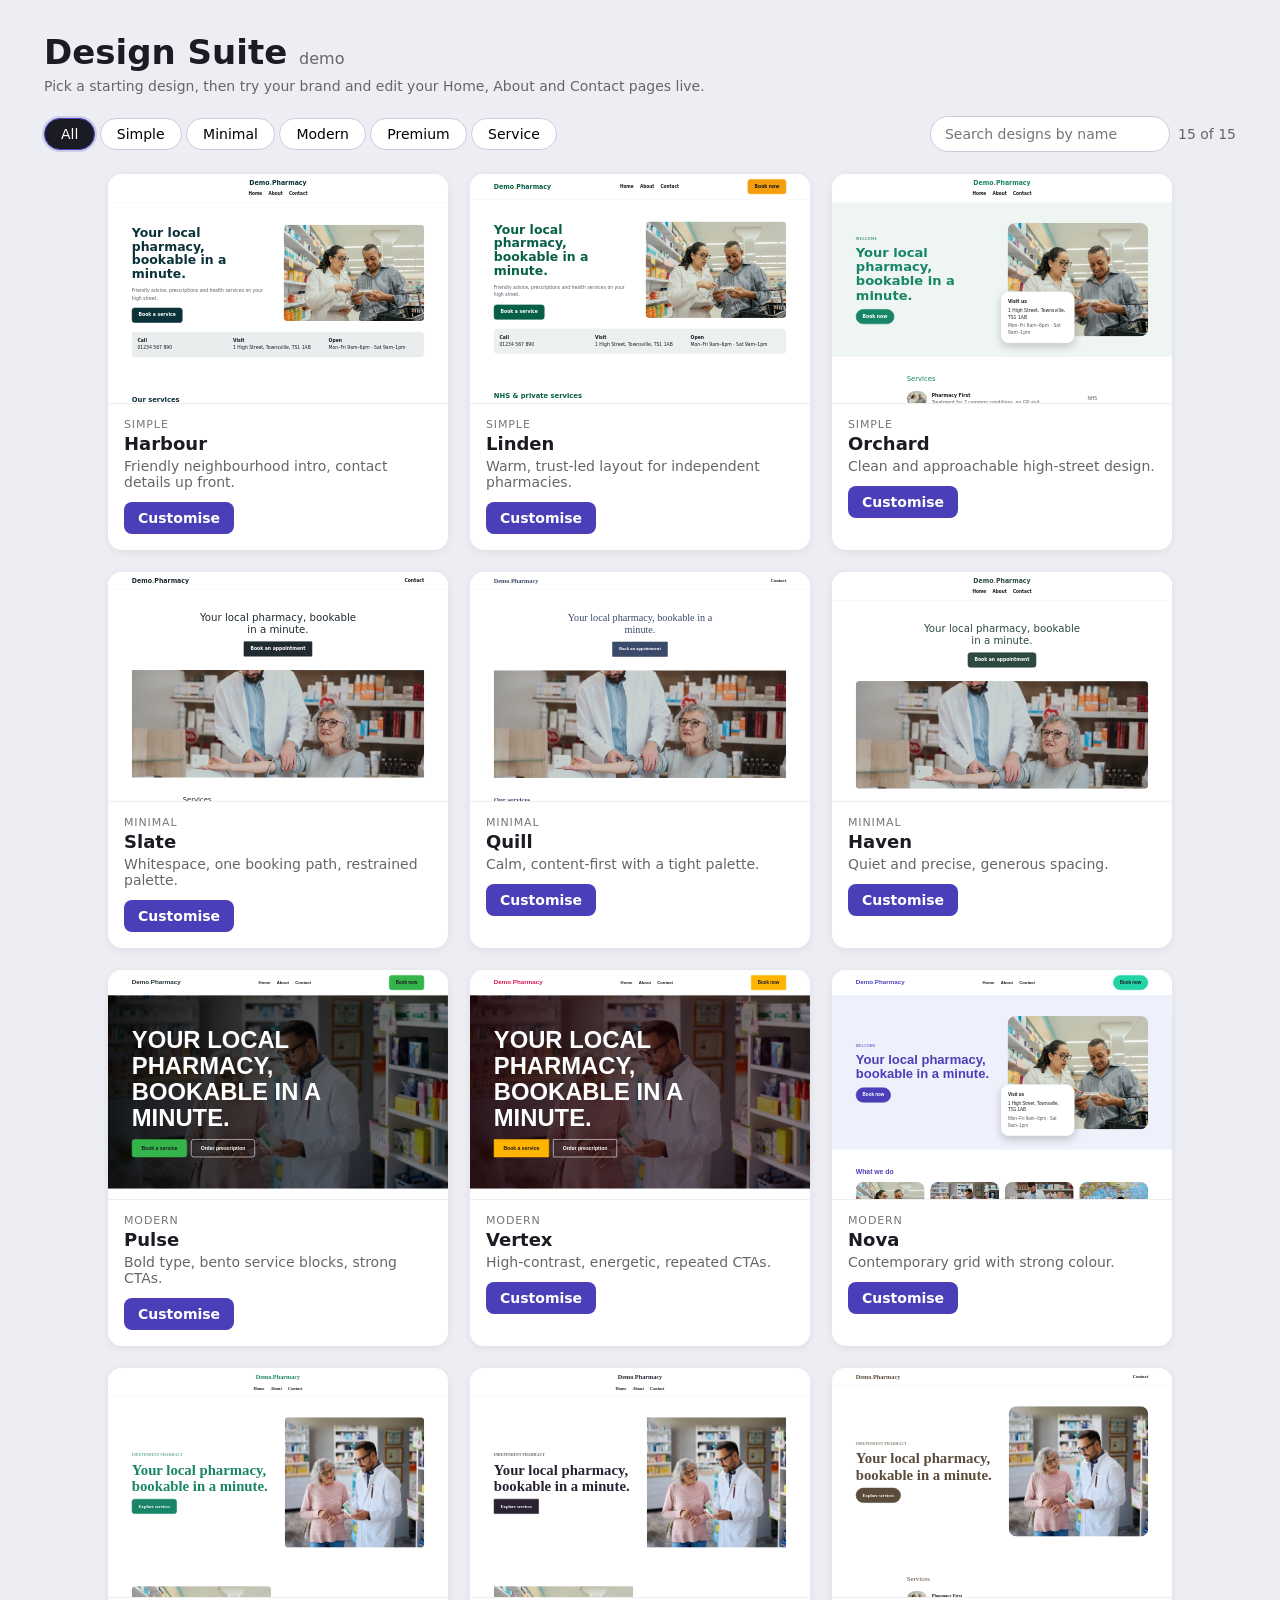
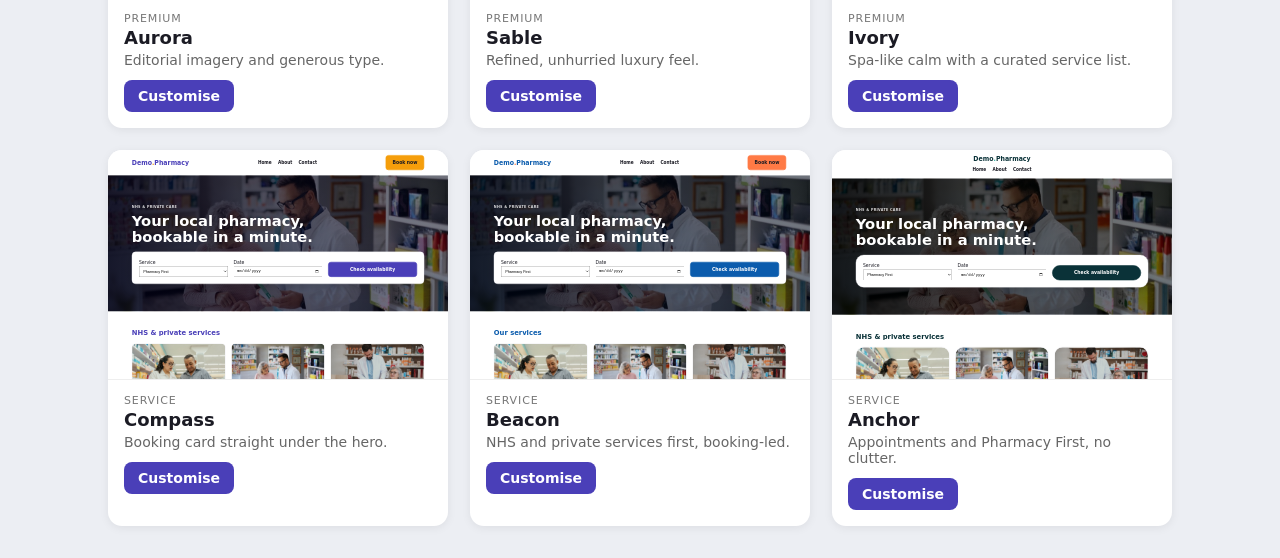
==== index.html @ 2a88455e "feat: add pharmacy theme suite demo with template gallery and live customiser Static, no-build demo " ====
<!doctype html><html lang="en"><meta charset="utf-8"><meta name="viewport" content="width=device-width,initial-scale=1">
<title>Theme Suite Demo</title>
<style>
*{box-sizing:border-box}body{margin:0;font:14px system-ui,sans-serif;background:#eceef3;color:#1b1b24}
button{font:inherit;cursor:pointer}[hidden]{display:none!important}
/* gallery */
#gallery{max-width:1240px;margin:0 auto;padding:32px 24px}
#gallery h1{font-size:34px;margin:0 0 6px}.s{color:#666;margin:0}
.tools{display:flex;gap:8px;flex-wrap:wrap;align-items:center;margin:22px 0}
.chip{border:1px solid #ccd;background:#fff;border-radius:99px;padding:7px 16px}.chip.on{background:#1b1b24;color:#fff;border-color:#1b1b24}
.tools input{margin-left:auto;padding:9px 14px;border:1px solid #ccd;border-radius:99px;min-width:240px;font:inherit}
.cards{display:grid;grid-template-columns:repeat(auto-fill,340px);gap:22px;justify-content:center}
.dc{background:#fff;border-radius:14px;overflow:hidden;box-shadow:0 2px 10px #0001}
.th{width:340px;height:230px;overflow:hidden;border-bottom:1px solid #eee}
.th iframe{width:1200px;height:812px;border:0;transform:scale(.2833);transform-origin:0 0;pointer-events:none}
.dc div.m{padding:14px 16px 16px}.dc .c{font-size:11px;text-transform:uppercase;letter-spacing:.08em;color:#777}
.dc h3{margin:2px 0 4px;font-size:18px}.dc p{margin:0 0 12px;color:#666}
.go{display:inline-block;background:#4a3fb8;color:#fff;border-radius:8px;padding:8px 14px;text-decoration:none;font-weight:600}
/* customise */
#cust{display:grid;grid-template-columns:340px 1fr;height:100vh}
aside{background:#fff;padding:20px;overflow:auto;border-right:1px solid #ddd}
aside h1{font-size:20px;margin:6px 0 2px}aside h2{font-size:11px;text-transform:uppercase;letter-spacing:.08em;color:#666;margin:22px 0 8px}
.back{color:#4a3fb8;text-decoration:none;font-weight:600}
.pre{display:flex;flex-wrap:wrap;gap:6px}.pre button,.seg button{border:1px solid #ccd;background:#fff;border-radius:8px;padding:7px 10px}
.pre button{display:flex;gap:6px;align-items:center}.pre i{width:12px;height:12px;border-radius:50%}
.seg{display:flex;gap:6px}.seg button{flex:1}.on{border-color:#4a3fb8!important;box-shadow:0 0 0 2px #4a3fb833}
.cp{display:flex;gap:10px;align-items:center;margin-bottom:8px}.cp input{width:44px;height:34px;padding:0;border:0;background:none}
.chk{padding:8px 10px;border-radius:8px;background:#eef;margin-top:8px}.bad{background:#fee}
.f{display:block;margin-bottom:10px;color:#555}.f input,.f textarea{display:block;width:100%;margin-top:3px;padding:8px;border:1px solid #ccd;border-radius:6px;font:inherit}
.grp{display:none}.grp.show{display:block}
main{display:flex;flex-direction:column;padding:16px;gap:10px;min-width:0}
.bar{display:flex;gap:8px;justify-content:space-between;align-items:center}
.dev button{border:1px solid #ccd;background:#fff;border-radius:6px;padding:5px 10px}
.frame{flex:1;display:flex;justify-content:center;min-height:0}
iframe#f{width:100%;height:100%;border:0;background:#fff;border-radius:10px;box-shadow:0 6px 30px #0002}
</style>
<section id="gallery">
  <h1>Design Suite <small style="font-weight:400;font-size:16px;color:#666">demo</small></h1>
  <p class="s">Pick a starting design, then try your brand and edit your Home, About and Contact pages live.</p>
  <div class="tools"><span id="cats"></span><input id="q" placeholder="Search designs by name"><span class="s" id="count"></span></div>
  <div class="cards" id="cards"></div>
</section>
<section id="cust" hidden>
<aside>
  <a class="back" href="#/">← All designs</a>
  <h1 id="dname"></h1><p class="s" id="dblurb"></p>
  <h2>Page to edit</h2><div class="seg" id="pages"></div>
  <h2>Brand</h2>
  <div class="pre" id="pre"></div>
  <div class="cp" style="margin-top:12px"><input type="color" id="primary"><span>Primary</span></div>
  <div class="cp"><input type="color" id="accent"><span>Accent</span></div>
  <div class="chk" id="chk"></div>
  <h2>Font</h2><div class="seg" id="font"></div>
  <h2>Corners</h2><div class="seg" id="radius"></div>
  <h2>Content</h2>
  <div class="grp" data-g="all">
    <label class="f">Pharmacy name<input data-c="name"></label>
    <label class="f">Phone<input data-c="phone"></label>
    <label class="f">Address<input data-c="address"></label>
  </div>
  <div class="grp" data-g="home"><label class="f">Headline<textarea rows="2" data-c="tagline"></textarea></label></div>
  <div class="grp" data-g="about">
    <label class="f">About title<input data-c="aboutTitle"></label>
    <label class="f">About text (blank line = new paragraph)<textarea rows="6" data-c="aboutBody"></textarea></label>
    <label class="f">Team (one per line: Name — Role)<textarea rows="4" data-c="team"></textarea></label>
  </div>
  <div class="grp" data-g="contact">
    <label class="f">Intro<textarea rows="3" data-c="contactIntro"></textarea></label>
    <label class="f">Email<input data-c="email"></label>
    <label class="f">Opening hours<input data-c="hours"></label>
  </div>
  <div class="seg" style="margin-top:6px"><button id="reset">Reset content</button><button id="copy">Copy spec JSON</button></div>
  <div class="seg" style="margin-top:6px"><button id="dl">Download spec</button></div>
</aside>
<main>
  <div class="bar"><b id="title"></b><span class="dev"><button data-w="100%">Desktop</button> <button data-w="768px">Tablet</button> <button data-w="390px">Mobile</button></span></div>
  <div class="frame"><iframe id="f" title="Template preview"></iframe></div>
</main>
</section>
<script type="module">
import { FONTS, RADII, PRESETS, toVars, contrast, fixPrimary } from './theme.js';
import { templates, CATEGORIES, DEFAULT_CONTENT } from './templates.js';
const $ = id => document.getElementById(id), f = $('f');
let s = { key: null, page: 'home', primary: '#4a3fb8', accent: '#f59e0b', font: 'clean', radius: 'soft', content: { ...DEFAULT_CONTENT } };
try { Object.assign(s, JSON.parse(localStorage.suite)) } catch {}
const save = () => { try { localStorage.suite = JSON.stringify(s) } catch {} };

/* ---------- gallery ---------- */
let cat = 'All', term = '';
$('cats').innerHTML = ['All', ...CATEGORIES].map(c => `<button class="chip" data-c="${c}">${c}</button>`).join(' ');
$('cats').onclick = e => { if (e.target.dataset.c) { cat = e.target.dataset.c; drawGallery() } };
$('q').oninput = e => { term = e.target.value.toLowerCase(); drawGallery() };
const entries = Object.entries(templates);
$('cards').innerHTML = entries.map(([k, t]) => `<div class="dc" data-k="${k}" data-cat="${t.cat}">
  <div class="th"><iframe data-k="${k}" data-thumb scrolling="no" loading="lazy" src="template.html?t=${k}" tabindex="-1" title="${t.label}"></iframe></div>
  <div class="m"><div class="c">${t.cat}</div><h3>${t.label}</h3><p>${t.blurb}</p><a class="go" href="#/d/${k}">Customise</a></div></div>`).join('');
function drawGallery() {
  let n = 0;
  document.querySelectorAll('.dc').forEach(d => {
    const ok = (cat === 'All' || d.dataset.cat === cat) && templates[d.dataset.k].label.toLowerCase().includes(term);
    d.hidden = !ok; n += ok;
  });
  $('count').textContent = `${n} of ${entries.length}`;
  document.querySelectorAll('.chip').forEach(c => c.classList.toggle('on', c.dataset.c === cat));
}

/* ---------- customise ---------- */
const btns = (el, obj, label, set) => { el.innerHTML = Object.entries(obj).map(([k, v]) => `<button data-k="${k}">${label(k, v)}</button>`).join(''); el.onclick = e => { const k = e.target.closest('button')?.dataset.k; if (k) { set(k); sync() } } };
btns($('pre'), PRESETS, (k, p) => `<i style="background:${p.primary}"></i>${k}`, k => Object.assign(s, PRESETS[k]));
btns($('font'), FONTS, (k, v) => v.label, k => s.font = k);
btns($('radius'), RADII, k => k, k => s.radius = k);
btns($('pages'), { home: 'Home', about: 'About', contact: 'Contact' }, (k, v) => v, k => { s.page = k; load() });
$('primary').oninput = e => { s.primary = e.target.value; sync() };
$('accent').oninput = e => { s.accent = e.target.value; sync() };
const fields = () => document.querySelectorAll('[data-c]:is(input,textarea)');
fields().forEach(i => i.oninput = () => { s.content[i.dataset.c] = i.value; sync() });
document.querySelectorAll('[data-w]').forEach(b => b.onclick = () => f.style.width = b.dataset.w);
$('reset').onclick = () => { s.content = { ...DEFAULT_CONTENT }; fill(); sync() };
const spec = () => { const { primary, accent, font, radius, content } = s; return JSON.stringify({ template: s.key, primary, accent, fontPreset: font, radius, content }, null, 2) };
$('copy').onclick = () => navigator.clipboard.writeText(spec());
$('dl').onclick = () => { const a = document.createElement('a'); a.href = URL.createObjectURL(new Blob([spec()], { type: 'application/json' })); a.download = `${s.key}-spec.json`; a.click(); URL.revokeObjectURL(a.href) };
const fill = () => fields().forEach(i => i.value = s.content[i.dataset.c] ?? '');
const load = () => { f.src = `template.html?t=${s.key}&p=${s.page}`; sync() };
const push = () => f.contentWindow?.postMessage({ vars: toVars(s), content: s.content }, '*');

function sync() {
  s.primary = fixPrimary(s.primary);                                   // AA auto-adjust
  const cr = contrast(s.primary, '#ffffff');
  $('primary').value = s.primary; $('accent').value = s.accent;
  $('chk').className = 'chk' + (cr < 4.5 ? ' bad' : '');
  $('chk').textContent = `Primary vs white: ${cr.toFixed(1)}:1 ${cr >= 4.5 ? '✓ AA' : '✗ fails AA'}`;
  for (const [id, v] of [['font', s.font], ['radius', s.radius], ['pages', s.page]]) $(id).querySelectorAll('button').forEach(b => b.classList.toggle('on', b.dataset.k === v));
  document.querySelectorAll('.grp').forEach(g => g.classList.toggle('show', g.dataset.g === 'all' || g.dataset.g === s.page));
  $('title').textContent = `${templates[s.key].label} · ${s.page} page`;
  save(); push();
}

/* ---------- router ---------- */
function route() {
  const m = location.hash.match(/^#\/d\/(\w+)/), k = m && templates[m[1]] ? m[1] : null;
  $('gallery').hidden = !!k; $('cust').hidden = !k;
  if (!k) return drawGallery();
  if (s.key !== k) s = { ...s, key: k, page: 'home', ...templates[k].theme };   // new design = its default brand, keep content
  $('dname').textContent = templates[k].label; $('dblurb').textContent = templates[k].blurb;
  fill(); load();
}
addEventListener('hashchange', route);

// iframes announce 'ready'; reply with the right theme. Thumbnails get their design's defaults.
addEventListener('message', e => {
  if (e.data?.type !== 'ready') return;
  const fr = [...document.querySelectorAll('iframe')].find(i => i.contentWindow === e.source);
  if (!fr) return;
  if (fr.dataset.thumb !== undefined) e.source.postMessage({ vars: toVars(templates[fr.dataset.k].theme) }, '*');
  else { s.page = e.data.page; sync() }                                // in-page nav links update the tab, push theme + content
});
route();
</script>
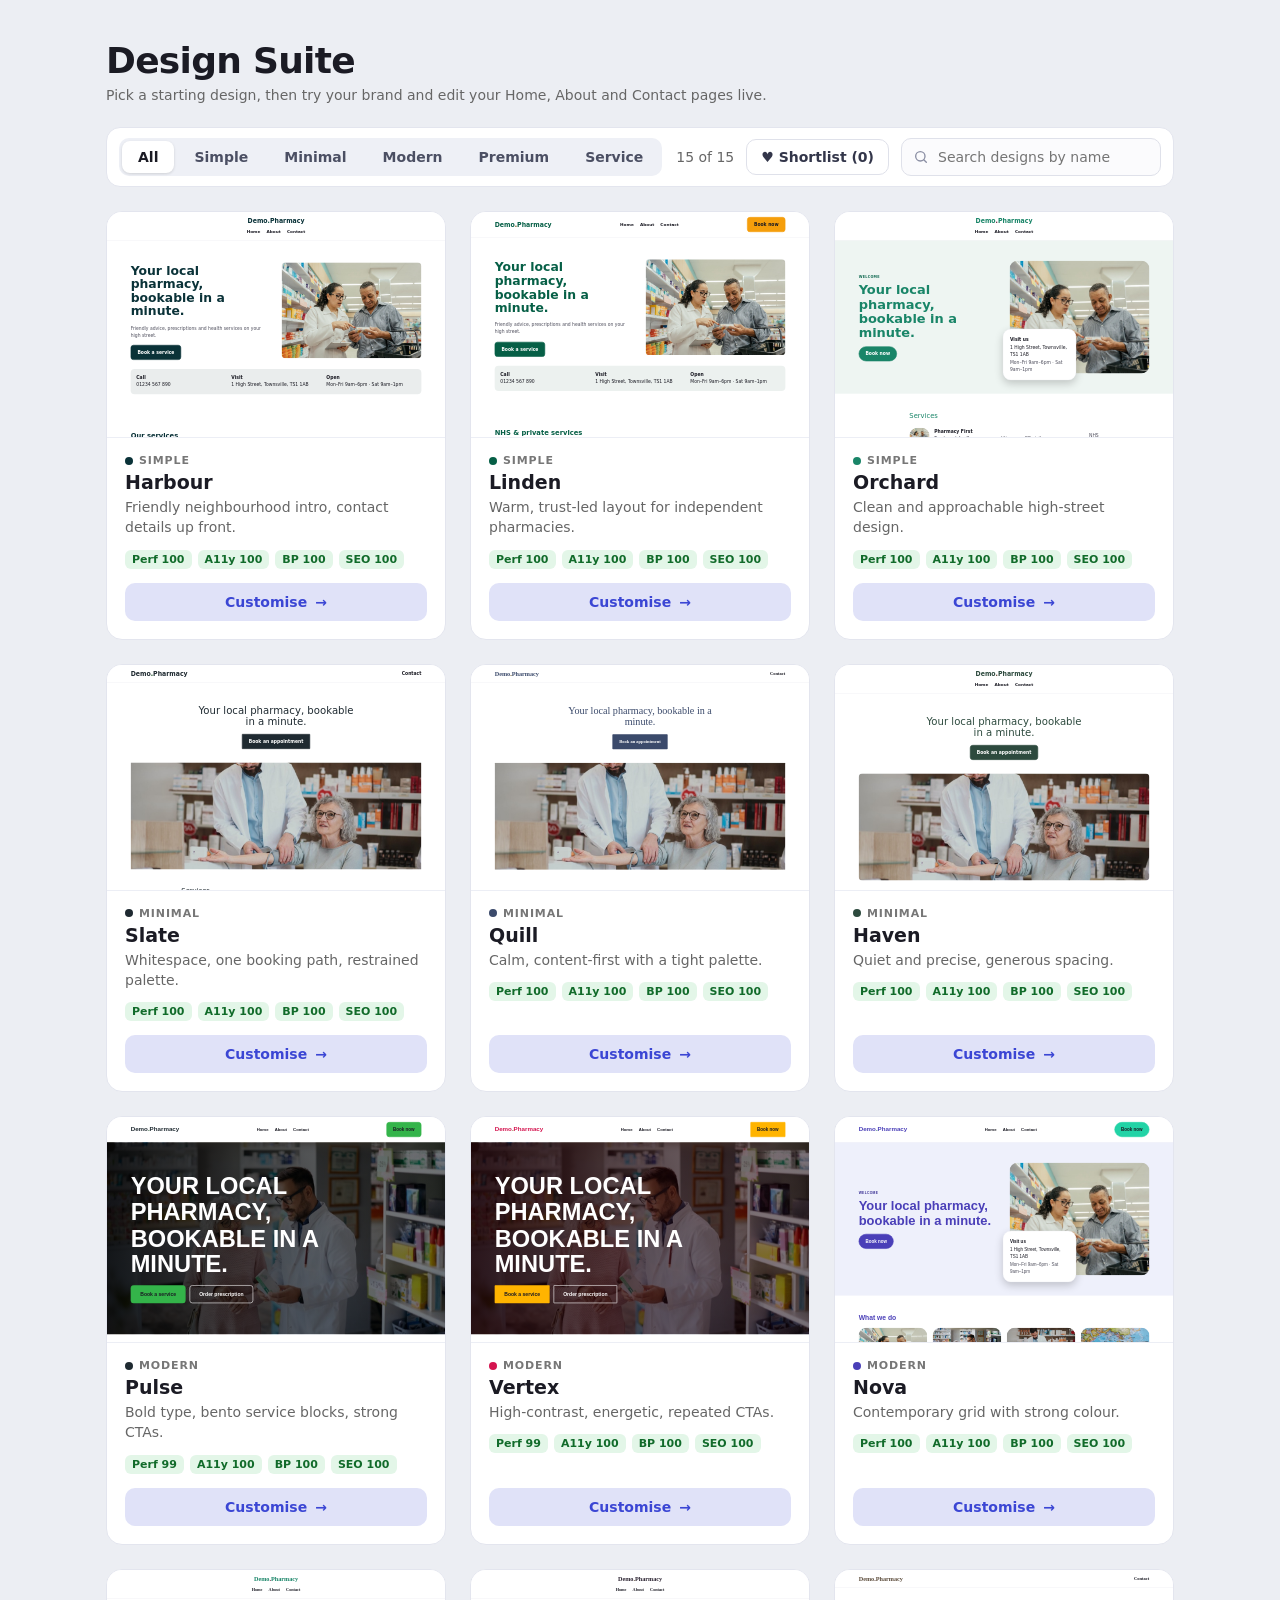
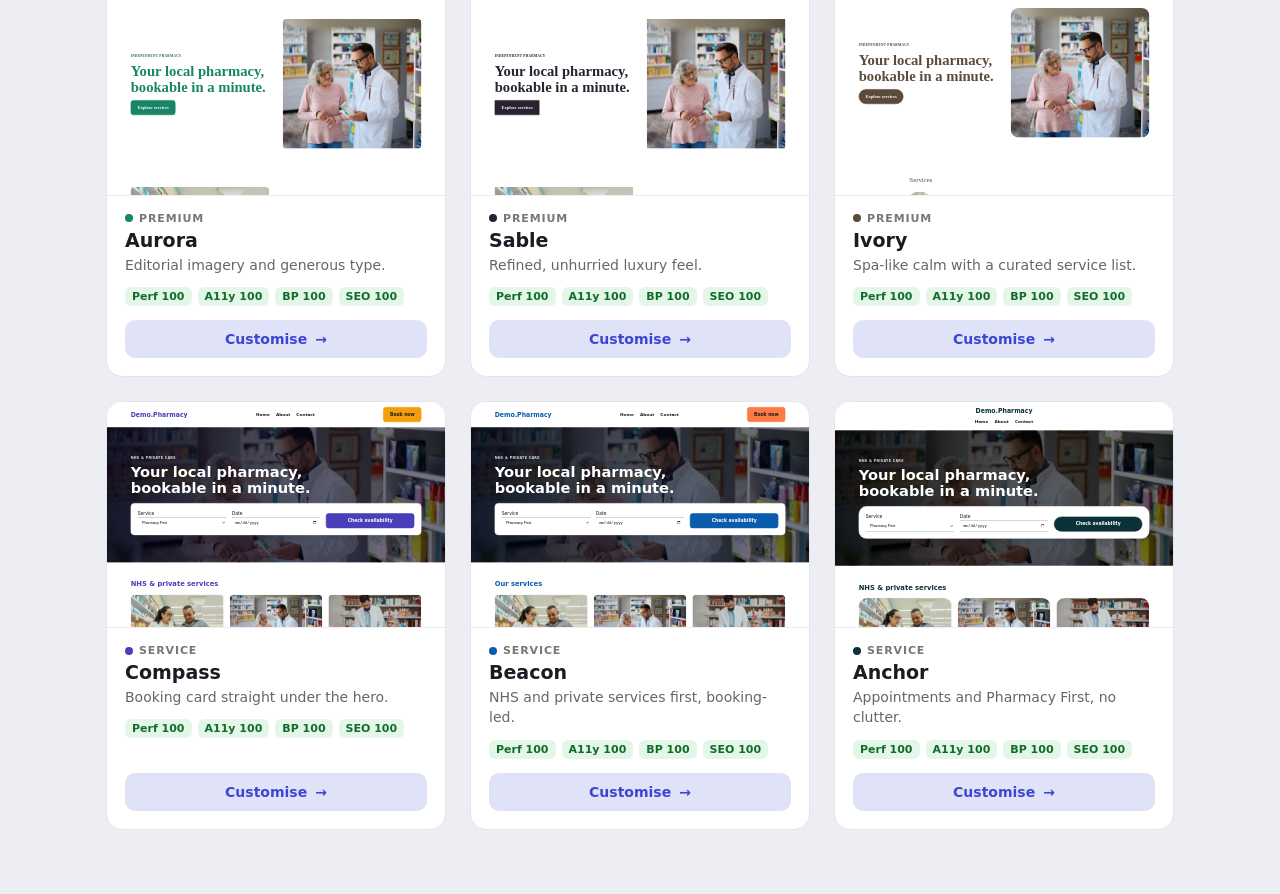
==== commit b6dff010: "Refactor template and service rendering; enhance theme support and performance metrics - Updated tem" ====
--- a/index.html
+++ b/index.html
@@ -1,148 +1,305 @@
 <!doctype html><html lang="en"><meta charset="utf-8"><meta name="viewport" content="width=device-width,initial-scale=1">
-<title>Theme Suite Demo</title>
+<title>Theme Suite Demo</title><link rel="icon" href="data:,"><link rel="preconnect" href="https://fonts.googleapis.com"><link rel="preconnect" href="https://fonts.gstatic.com" crossorigin><link rel="stylesheet" href="https://fonts.googleapis.com/css2?family=Geist:wght@400..800&family=IBM+Plex+Sans:wght@400;600;700&family=Inter:wght@400..800&family=Nunito:wght@400..800&family=Plus+Jakarta+Sans:wght@400..800&family=Poppins:wght@400;600;700&display=swap">
 <style>
 *{box-sizing:border-box}body{margin:0;font:14px system-ui,sans-serif;background:#eceef3;color:#1b1b24}
-button{font:inherit;cursor:pointer}[hidden]{display:none!important}
+button,select{font:inherit}button{cursor:pointer}[hidden]{display:none!important}
 /* gallery */
-#gallery{max-width:1240px;margin:0 auto;padding:32px 24px}
-#gallery h1{font-size:34px;margin:0 0 6px}.s{color:#666;margin:0}
-.tools{display:flex;gap:8px;flex-wrap:wrap;align-items:center;margin:22px 0}
-.chip{border:1px solid #ccd;background:#fff;border-radius:99px;padding:7px 16px}.chip.on{background:#1b1b24;color:#fff;border-color:#1b1b24}
-.tools input{margin-left:auto;padding:9px 14px;border:1px solid #ccd;border-radius:99px;min-width:240px;font:inherit}
-.cards{display:grid;grid-template-columns:repeat(auto-fill,340px);gap:22px;justify-content:center}
-.dc{background:#fff;border-radius:14px;overflow:hidden;box-shadow:0 2px 10px #0001}
-.th{width:340px;height:230px;overflow:hidden;border-bottom:1px solid #eee}
-.th iframe{width:1200px;height:812px;border:0;transform:scale(.2833);transform-origin:0 0;pointer-events:none}
-.dc div.m{padding:14px 16px 16px}.dc .c{font-size:11px;text-transform:uppercase;letter-spacing:.08em;color:#777}
-.dc h3{margin:2px 0 4px;font-size:18px}.dc p{margin:0 0 12px;color:#666}
-.go{display:inline-block;background:#4a3fb8;color:#fff;border-radius:8px;padding:8px 14px;text-decoration:none;font-weight:600}
+#gallery{max-width:1116px;margin:0 auto;padding:40px 24px 64px}
+.gh{display:flex;justify-content:space-between;align-items:flex-end;gap:16px;flex-wrap:wrap;margin-bottom:24px}
+#gallery h1{font-size:36px;letter-spacing:-.02em;margin:0 0 6px}.s{color:#666;margin:0}
+.tb{display:flex;gap:12px;align-items:center;justify-content:space-between;flex-wrap:wrap;background:#fff;border:1px solid #e3e5ee;border-radius:14px;padding:10px 12px;margin-bottom:24px}
+.cats{position:relative;display:flex;gap:4px;flex-wrap:wrap;background:#eef0f6;border-radius:10px;padding:3px}
+.chip{border:0;background:transparent;border-radius:8px;padding:8px 16px;color:#4b4f63;font-weight:600;transition:color .2s}.chip.on{color:#1b1b24}
+.sr{display:flex;align-items:center;gap:12px}
+.sbox{position:relative}.sbox svg{position:absolute;left:12px;top:50%;transform:translateY(-50%);color:#8a8ea3}
+.sbox input{padding:10px 14px 10px 36px;border:1px solid #dfe1ea;border-radius:10px;min-width:260px;font:14px system-ui;background:#fbfbfd}
+.sbox input:focus{outline:3px solid #4a3fb822;border-color:#4a3fb8}
+.shl{border:1px solid #dfe1ea;background:#fff;border-radius:10px;padding:9px 14px;font-weight:600;color:#33364a}.shl.on{background:#fdecf1;border-color:#e9a3b8;color:#a31446}
+.sl{display:flex;gap:12px;align-items:center;background:#fff;border:1px solid #e3e5ee;border-radius:12px;padding:10px 14px;margin:-8px 0 24px}
+.cards{display:grid;grid-template-columns:repeat(auto-fill,340px);gap:24px;justify-content:space-between}
+.dc{display:flex;flex-direction:column;background:#fff;border:1px solid #e3e5ee;border-radius:16px;overflow:hidden;position:relative;transition:transform .15s,box-shadow .15s}
+.dc:hover{transform:translateY(-3px);box-shadow:0 12px 32px #1b1b2418}
+.th{width:338px;height:226px;overflow:hidden;border-bottom:1px solid #eceef5;background:#f5f6fa}
+.th iframe{width:1200px;height:800px;border:0;transform:scale(.2817);transform-origin:0 0;pointer-events:none}
+.fav{position:absolute;top:10px;right:10px;width:34px;height:34px;border-radius:50%;border:0;background:#fffe;font-size:17px;box-shadow:0 1px 6px #0003;color:#c0204f}
+.dc div.m{padding:16px 18px 18px;flex:1;display:flex;flex-direction:column}.dc .go{margin-top:auto}.dc .c{display:flex;align-items:center;gap:6px;font-size:11px;text-transform:uppercase;letter-spacing:.08em;color:#777;font-weight:600}
+.dc .c i{width:8px;height:8px;border-radius:50%}
+.dc h3{margin:4px 0 4px;font-size:19px}.dc p{margin:0 0 12px;color:#666;line-height:1.45}
+.lh{display:flex;gap:6px;margin-bottom:14px;font-size:11px}.lh b{border-radius:6px;padding:3px 7px;background:#e3f6e8;color:#116b2a;font-weight:600}.lh b.mid{background:#fff3d6;color:#8a5a00}
+.go{display:flex;align-items:center;justify-content:center;gap:8px;background:#e0e2f8;color:#3b46d4;border-radius:10px;padding:11px 16px;text-decoration:none;font-weight:600;transition:background .15s}.go::after{content:"→";transition:transform .15s}.go:hover{background:#d2d5f4}.go:hover::after{transform:translateX(3px)}
+.empty{text-align:center;color:#777;padding:60px 0}
 /* customise */
-#cust{display:grid;grid-template-columns:340px 1fr;height:100vh}
-aside{background:#fff;padding:20px;overflow:auto;border-right:1px solid #ddd}
-aside h1{font-size:20px;margin:6px 0 2px}aside h2{font-size:11px;text-transform:uppercase;letter-spacing:.08em;color:#666;margin:22px 0 8px}
-.back{color:#4a3fb8;text-decoration:none;font-weight:600}
-.pre{display:flex;flex-wrap:wrap;gap:6px}.pre button,.seg button{border:1px solid #ccd;background:#fff;border-radius:8px;padding:7px 10px}
-.pre button{display:flex;gap:6px;align-items:center}.pre i{width:12px;height:12px;border-radius:50%}
-.seg{display:flex;gap:6px}.seg button{flex:1}.on{border-color:#4a3fb8!important;box-shadow:0 0 0 2px #4a3fb833}
-.cp{display:flex;gap:10px;align-items:center;margin-bottom:8px}.cp input{width:44px;height:34px;padding:0;border:0;background:none}
-.chk{padding:8px 10px;border-radius:8px;background:#eef;margin-top:8px}.bad{background:#fee}
-.f{display:block;margin-bottom:10px;color:#555}.f input,.f textarea{display:block;width:100%;margin-top:3px;padding:8px;border:1px solid #ccd;border-radius:6px;font:inherit}
+#cust{display:grid;grid-template-columns:380px 1fr;height:100vh}
+aside{background:#f5f6fa;overflow:auto;border-right:1px solid #e1e3ec;display:flex;flex-direction:column;padding-bottom:0}
+.ah{padding:20px 20px 6px}.back{color:#4a3fb8;text-decoration:none;font-weight:600;font-size:13px}
+aside h1{font-size:22px;margin:10px 0 2px;letter-spacing:-.01em}.s{color:#666;margin:0}
+.cardx{background:#fff;border:1px solid #e3e5ee;border-radius:14px;padding:16px;margin:12px 16px 0}
+.cardx>h2{font-size:14px;font-weight:700;margin:0 0 2px;color:#1b1b24}
+.hint,.note{margin:0 0 12px;font-size:12px;line-height:1.45;color:#6b6f80}
+.lbl{font-size:12px;font-weight:600;color:#33364a;margin:14px 0 6px}
+.seg{position:relative;display:flex;background:#eef0f6;border-radius:10px;padding:3px;gap:2px}
+.seg button{flex:1;border:0;background:transparent;border-radius:8px;padding:8px 6px;color:#4b4f63;font-weight:600;transition:color .2s}
+.seg button.on{color:#1b1b24}
+.seg button,.chip{position:relative;z-index:1}
+.thumb{position:absolute;top:3px;bottom:3px;left:0;width:0;background:#fff;border-radius:8px;box-shadow:0 1px 3px #0002;transition:transform .28s cubic-bezier(.4,0,.2,1),width .28s cubic-bezier(.4,0,.2,1);z-index:0;pointer-events:none}
+.pre{display:grid;grid-template-columns:1fr 1fr;gap:6px}
+.pre button,.opts button{display:flex;align-items:center;gap:8px;border:1px solid #e0e2ec;background:#fff;border-radius:9px;padding:8px 10px;text-align:left;font-size:13px;color:#1b1b24}
+.pre button.on,.opts button.on{border-color:#4a3fb8;background:#f1efff}
+.dual{width:18px;height:18px;border-radius:50%;flex:none;box-shadow:inset 0 0 0 1px #0002}
+.opts{display:grid;grid-template-columns:1fr 1fr;gap:6px}.opts button{padding:10px;font-size:15px}
+.rd{width:14px;height:14px;border-radius:50%;border:2px solid #b5b9c9;flex:none}.on>.rd{border:4px solid #4a3fb8}
+.cf{display:flex;gap:10px;align-items:center}
+.cf input[type=color]{width:46px;height:46px;border:1px solid #dfe1ea;border-radius:10px;padding:3px;background:#fff;cursor:pointer;flex:none}
+.cf input[type=text],.f input,.f textarea{width:100%;padding:11px 12px;border:1px solid #dfe1ea;border-radius:10px;font:14px system-ui;color:#1b1b24;background:#fbfbfd}
+.cf input[type=text]{flex:1;font-family:ui-monospace,Menlo,monospace;text-transform:lowercase}
+.cf input:focus,.f input:focus,.f textarea:focus{outline:3px solid #4a3fb822;border-color:#4a3fb8}
+.chk{display:flex;gap:8px;margin-top:14px;padding:9px 12px;border-radius:10px;background:#e8f6ee;color:#116b2a;font-weight:600;font-size:13px}.chk.bad{background:#fdecec;color:#a11d1d}
+.logo-row{display:flex;gap:10px;align-items:center;margin-bottom:4px}
+.up{border:1px dashed #b9bdd0;background:#fafafe;border-radius:10px;padding:10px 14px;font-weight:600;color:#33364a}
+.logo-row img{max-height:40px;max-width:110px;border:1px solid #e0e2ec;border-radius:8px;padding:3px}
+.lnk{background:none;border:0;text-decoration:underline;color:#4b4f63;padding:6px 2px}
+.f{display:block;font-size:12px;font-weight:600;color:#33364a;margin-bottom:12px}.f input,.f textarea{display:block;margin-top:6px;font-weight:400}.f textarea{resize:vertical}
 .grp{display:none}.grp.show{display:block}
-main{display:flex;flex-direction:column;padding:16px;gap:10px;min-width:0}
-.bar{display:flex;gap:8px;justify-content:space-between;align-items:center}
-.dev button{border:1px solid #ccd;background:#fff;border-radius:6px;padding:5px 10px}
+.sec{display:flex;align-items:center;gap:10px;border:1px solid #e0e2ec;border-radius:9px;padding:10px 12px;margin-bottom:6px;font-size:14px;background:#fff;cursor:grab;user-select:none}
+.sec:focus-visible{outline:3px solid #4a3fb822;border-color:#4a3fb8}.sec.drag{opacity:.4}.sec label{flex:1;cursor:pointer}
+.grip{color:#9aa0b4;font-size:16px;line-height:1}.sec input{accent-color:#4a3fb8;margin-right:8px}
+.acts{display:grid;grid-template-columns:1fr 1fr;gap:8px}
+.acts button{border:1px solid #dfe1ea;background:#fff;border-radius:10px;padding:10px 8px;font-weight:600;color:#33364a}.acts button:hover{background:#f6f6fb}
+.af{position:sticky;bottom:0;margin-top:auto;background:#f5f6fa;border-top:1px solid #e1e3ec;padding:12px 16px 16px}
+.af .cta{width:100%;padding:13px;border:0;border-radius:12px;background:#e0e2f8;color:#3b46d4;font-weight:700;font-size:15px;transition:background .15s}.af .cta:hover{background:#d2d5f4}
+.gap{height:16px}
+main{display:flex;flex-direction:column;padding:18px 24px 24px;gap:14px;min-width:0}
+.bar{display:flex;gap:12px;justify-content:space-between;align-items:center}.bar b{font-size:15px}
+.devwrap{display:flex;align-items:center;gap:12px}.size{font-size:12px;color:#6b6f80;font-variant-numeric:tabular-nums;background:#fff;border:1px solid #e3e5ee;border-radius:8px;padding:5px 10px}.dev{width:340px}
 .frame{flex:1;display:flex;justify-content:center;min-height:0}
-iframe#f{width:100%;height:100%;border:0;background:#fff;border-radius:10px;box-shadow:0 6px 30px #0002}
+.fw{display:flex;max-width:100%;width:100%;height:100%;transition:width .2s}
+.fw iframe{flex:1;min-width:0;height:100%;border:0;background:#fff;border-radius:12px;box-shadow:0 8px 32px #0002}
+dialog{border:0;border-radius:14px;padding:22px;width:380px;box-shadow:0 10px 50px #0005}dialog::backdrop{background:#0006}
+dialog label{display:block;margin-bottom:10px;font-weight:600;font-size:12px}dialog input{width:100%;padding:10px;margin-top:5px;border:1px solid #dfe1ea;border-radius:10px;font:14px system-ui}
+dialog .acts button.primary{background:#e0e2f8;color:#3b46d4;border-color:#e0e2f8}
+.toast{position:fixed;bottom:20px;left:50%;transform:translateX(-50%);background:#1b1b24;color:#fff;padding:10px 18px;border-radius:99px;z-index:9}
 </style>
 <section id="gallery">
-  <h1>Design Suite <small style="font-weight:400;font-size:16px;color:#666">demo</small></h1>
-  <p class="s">Pick a starting design, then try your brand and edit your Home, About and Contact pages live.</p>
-  <div class="tools"><span id="cats"></span><input id="q" placeholder="Search designs by name"><span class="s" id="count"></span></div>
-  <div class="cards" id="cards"></div>
+  <div class="gh"><div><h1>Design Suite</h1><p class="s">Pick a starting design, then try your brand and edit your Home, About and Contact pages live.</p></div></div>
+  <div class="tb"><div class="cats" id="cats"></div>
+    <div class="sr"><span class="s" id="count"></span><button class="shl" id="favchip"></button>
+      <label class="sbox"><svg width="16" height="16" viewBox="0 0 24 24" fill="none" stroke="currentColor" stroke-width="2" stroke-linecap="round"><circle cx="11" cy="11" r="7"/><path d="m20 20-3.5-3.5"/></svg><input id="q" placeholder="Search designs by name" aria-label="Search designs"></label></div></div>
+  <div class="sl" id="sl" hidden><span id="slcount"></span><button class="go" id="slsend" style="border:0">Send shortlist enquiry</button><button class="lnk" id="slclear" style="background:none;border:0;text-decoration:underline;color:#4b4f63">Clear</button></div>
+  <div class="cards" id="cards"></div><p class="empty" id="empty" hidden>No designs match. Try another category or search.</p>
 </section>
 <section id="cust" hidden>
 <aside>
-  <a class="back" href="#/">← All designs</a>
-  <h1 id="dname"></h1><p class="s" id="dblurb"></p>
-  <h2>Page to edit</h2><div class="seg" id="pages"></div>
-  <h2>Brand</h2>
-  <div class="pre" id="pre"></div>
-  <div class="cp" style="margin-top:12px"><input type="color" id="primary"><span>Primary</span></div>
-  <div class="cp"><input type="color" id="accent"><span>Accent</span></div>
-  <div class="chk" id="chk"></div>
-  <h2>Font</h2><div class="seg" id="font"></div>
-  <h2>Corners</h2><div class="seg" id="radius"></div>
-  <h2>Content</h2>
-  <div class="grp" data-g="all">
-    <label class="f">Pharmacy name<input data-c="name"></label>
-    <label class="f">Phone<input data-c="phone"></label>
-    <label class="f">Address<input data-c="address"></label>
-  </div>
-  <div class="grp" data-g="home"><label class="f">Headline<textarea rows="2" data-c="tagline"></textarea></label></div>
-  <div class="grp" data-g="about">
-    <label class="f">About title<input data-c="aboutTitle"></label>
-    <label class="f">About text (blank line = new paragraph)<textarea rows="6" data-c="aboutBody"></textarea></label>
-    <label class="f">Team (one per line: Name — Role)<textarea rows="4" data-c="team"></textarea></label>
-  </div>
-  <div class="grp" data-g="contact">
-    <label class="f">Intro<textarea rows="3" data-c="contactIntro"></textarea></label>
-    <label class="f">Email<input data-c="email"></label>
-    <label class="f">Opening hours<input data-c="hours"></label>
-  </div>
-  <div class="seg" style="margin-top:6px"><button id="reset">Reset content</button><button id="copy">Copy spec JSON</button></div>
-  <div class="seg" style="margin-top:6px"><button id="dl">Download spec</button></div>
+  <div class="ah"><a class="back" href="#/">← All designs</a><h1 id="dname"></h1><p class="s" id="dblurb"></p></div>
+  <div class="cardx"><h2>Page</h2><p class="hint">Choose the page you want to preview and edit.</p><div class="seg" id="pages"></div></div>
+  <div class="cardx"><h2>Logo &amp; colours</h2><p class="note" id="logoNote">Upload a logo and we pick your colours from it.</p>
+    <div class="logo-row"><button class="up" id="logoBtn">Upload logo</button><img id="logoPrev" alt="" hidden><button class="lnk" id="logoDel" hidden>Remove</button></div>
+    <input type="file" id="logoFile" accept="image/*" hidden>
+    <p class="lbl">Brand presets</p><div class="pre" id="pre"></div>
+    <p class="lbl">Primary colour</p><div class="cf"><input type="color" id="primary" aria-label="Primary colour"><input type="text" id="primaryHex" maxlength="7" spellcheck="false" aria-label="Primary hex"></div>
+    <p class="lbl">Accent colour</p><div class="cf"><input type="color" id="accent" aria-label="Accent colour"><input type="text" id="accentHex" maxlength="7" spellcheck="false" aria-label="Accent hex"></div>
+    <div class="chk" id="chk"></div></div>
+  <div class="cardx"><h2>Typography &amp; shape</h2><p class="hint">Font presets and corner style.</p>
+    <div class="opts" id="font"></div><p class="lbl">Corners</p><div class="seg" id="radius"></div></div>
+  <div class="cardx"><h2>Content</h2><p class="hint">Changes appear in the preview as you type.</p>
+    <div class="grp" data-g="all">
+      <label class="f">Pharmacy name<input data-c="name"></label>
+      <label class="f">Phone<input data-c="phone"></label>
+      <label class="f">Address<input data-c="address"></label>
+    </div>
+    <div class="grp" data-g="home">
+      <label class="f">Headline<textarea rows="2" data-c="tagline"></textarea></label>
+      <p class="lbl">Home sections <span style="font-weight:400;color:#6b6f80">· drag to reorder</span></p><div id="secs"></div>
+    </div>
+    <div class="grp" data-g="about">
+      <label class="f">About title<input data-c="aboutTitle"></label>
+      <label class="f">About text (blank line = new paragraph)<textarea rows="6" data-c="aboutBody"></textarea></label>
+      <label class="f">Team (one per line: Name — Role)<textarea rows="4" data-c="team"></textarea></label>
+    </div>
+    <div class="grp" data-g="contact">
+      <label class="f">Intro<textarea rows="3" data-c="contactIntro"></textarea></label>
+      <label class="f">Email<input data-c="email"></label>
+      <label class="f">Opening hours<input data-c="hours"></label>
+    </div></div>
+  <div class="cardx"><h2>Share &amp; export</h2><p class="hint">Send this design to a colleague or keep a spec sheet.</p>
+    <div class="acts"><button id="share">Copy share link</button><button id="print">Print / PDF spec</button><button id="dl">Download spec</button><button id="copy">Copy spec JSON</button></div>
+    <button class="lnk" id="reset" style="margin-top:8px">Reset content</button></div>
+  <div class="gap"></div>
+  <div class="af"><button class="cta" id="demo">Book a demo</button></div>
 </aside>
 <main>
-  <div class="bar"><b id="title"></b><span class="dev"><button data-w="100%">Desktop</button> <button data-w="768px">Tablet</button> <button data-w="390px">Mobile</button></span></div>
-  <div class="frame"><iframe id="f" title="Template preview"></iframe></div>
+  <div class="bar"><b id="title"></b><span class="devwrap"><span class="size" id="size" aria-live="polite"></span><span class="seg dev" id="dev"><button data-w="100%" class="on">Desktop</button><button data-w="1280px">Laptop</button><button data-w="768px">Tablet</button><button data-w="390px">Mobile</button></span></span></div>
+  <div class="frame"><div class="fw" id="fw"><iframe id="f" title="Template preview"></iframe></div></div>
 </main>
 </section>
+<dialog id="dlg"><form method="dialog" id="dform"><h3 style="margin-top:0">Book a demo</h3>
+  <p class="note">We'll open your email app with your design and brand details filled in.</p>
+  <label>Your name<input id="dn" required></label><label>Pharmacy<input id="dp"></label>
+  <div class="acts"><button value="cancel" type="button" id="dc">Cancel</button><button class="primary" id="dgo">Open email</button></div></form></dialog>
 <script type="module">
 import { FONTS, RADII, PRESETS, toVars, contrast, fixPrimary } from './theme.js';
-import { templates, CATEGORIES, DEFAULT_CONTENT } from './templates.js';
+import { templates, CATEGORIES, DEFAULT_CONTENT, DEFAULT_SERVICES, DEFAULT_SECTIONS } from './templates.js';
+import { loadLogo, encodeState, decodeState, shareable, sanitizeShared, specHTML } from './tools.js';
+// ponytail: no lead endpoint exists in this demo, so "Book a demo" and the shortlist open an email draft.
+// Set LEAD_TO to the sales address, or swap mailto for a POST to the existing Healthya lead flow.
+const LEAD_TO = '';
 const $ = id => document.getElementById(id), f = $('f');
-let s = { key: null, page: 'home', primary: '#4a3fb8', accent: '#f59e0b', font: 'clean', radius: 'soft', content: { ...DEFAULT_CONTENT } };
-try { Object.assign(s, JSON.parse(localStorage.suite)) } catch {}
-const save = () => { try { localStorage.suite = JSON.stringify(s) } catch {} };
+const clone = o => JSON.parse(JSON.stringify(o));
+const read = (k, d) => { try { return JSON.parse(localStorage[k]) ?? d } catch { return d } };
+const write = (k, v) => { try { localStorage[k] = JSON.stringify(v) } catch {} };
+const toast = m => { const t = Object.assign(document.createElement('div'), { className: 'toast', textContent: m }); document.body.append(t); setTimeout(() => t.remove(), 2400) };
+const mailto = (subject, body) => `mailto:${LEAD_TO}?subject=${encodeURIComponent(subject)}&body=${encodeURIComponent(body)}`;
+let s = { key: null, page: 'home', primary: '#4a3fb8', accent: '#f59e0b', font: 'clean', radius: 'soft', logo: '', content: clone(DEFAULT_CONTENT), services: clone(DEFAULT_SERVICES), sections: clone(DEFAULT_SECTIONS), ...read('suite', {}) };
+s.services = clone(DEFAULT_SERVICES);   // services are not editable any more; ignore anything saved earlier
+const save = () => write('suite', s);
 
 /* ---------- gallery ---------- */
-let cat = 'All', term = '';
+let cat = 'All', term = '', favOnly = false, favs = read('favs', []), scores = {};
+fetch('scores.json').then(r => r.ok ? r.json() : {}).then(j => { scores = j; drawCards() }).catch(() => {});
+const entries = Object.entries(templates);
 $('cats').innerHTML = ['All', ...CATEGORIES].map(c => `<button class="chip" data-c="${c}">${c}</button>`).join(' ');
 $('cats').onclick = e => { if (e.target.dataset.c) { cat = e.target.dataset.c; drawGallery() } };
 $('q').oninput = e => { term = e.target.value.toLowerCase(); drawGallery() };
-const entries = Object.entries(templates);
-$('cards').innerHTML = entries.map(([k, t]) => `<div class="dc" data-k="${k}" data-cat="${t.cat}">
-  <div class="th"><iframe data-k="${k}" data-thumb scrolling="no" loading="lazy" src="template.html?t=${k}" tabindex="-1" title="${t.label}"></iframe></div>
-  <div class="m"><div class="c">${t.cat}</div><h3>${t.label}</h3><p>${t.blurb}</p><a class="go" href="#/d/${k}">Customise</a></div></div>`).join('');
+$('favchip').onclick = () => { favOnly = !favOnly; drawGallery() };
+$('slclear').onclick = () => { favs = []; write('favs', favs); drawCards() };
+$('slsend').onclick = () => location.href = mailto('Design shortlist enquiry', `I'd like to talk about these designs:\n\n${favs.map(k => `- ${templates[k].label} (${templates[k].cat})`).join('\n')}\n`);
+const pill = (l, v) => `<b class="${v < 90 ? 'mid' : ''}">${l} ${v}</b>`;
+function drawCards() {
+  $('cards').innerHTML = entries.map(([k, t]) => { const sc = scores[k];
+    return `<div class="dc" data-k="${k}">
+    <button class="fav" data-fav="${k}" title="Shortlist" aria-label="Shortlist ${t.label}">${favs.includes(k) ? '♥' : '♡'}</button>
+    <div class="th"><iframe data-k="${k}" data-thumb scrolling="no" loading="lazy" src="template.html?t=${k}" tabindex="-1" title="${t.label}"></iframe></div>
+    <div class="m"><div class="c"><i style="background:${t.theme.primary}"></i>${t.cat}</div><h3>${t.label}</h3><p>${t.blurb}</p>
+    ${sc ? `<div class="lh" title="Lighthouse, measured ${sc.measured} (${sc.mode})">${pill('Perf', sc.performance)}${pill('A11y', sc.accessibility)}${pill('BP', sc.bestPractices)}${pill('SEO', sc.seo)}</div>` : ''}
+    <a class="go" href="#/d/${k}">Customise</a></div></div>`; }).join('');
+  drawGallery();
+}
+$('cards').onclick = e => { const k = e.target.dataset.fav; if (!k) return; favs = favs.includes(k) ? favs.filter(x => x !== k) : [...favs, k]; write('favs', favs); e.target.textContent = favs.includes(k) ? '♥' : '♡'; drawGallery() };
 function drawGallery() {
   let n = 0;
   document.querySelectorAll('.dc').forEach(d => {
-    const ok = (cat === 'All' || d.dataset.cat === cat) && templates[d.dataset.k].label.toLowerCase().includes(term);
+    const t = templates[d.dataset.k];
+    const ok = (cat === 'All' || t.cat === cat) && (!favOnly || favs.includes(d.dataset.k)) && t.label.toLowerCase().includes(term);
     d.hidden = !ok; n += ok;
   });
-  $('count').textContent = `${n} of ${entries.length}`;
-  document.querySelectorAll('.chip').forEach(c => c.classList.toggle('on', c.dataset.c === cat));
-}
-
-/* ---------- customise ---------- */
+  $('count').textContent = `${n} of ${entries.length}`; $('empty').hidden = n > 0;
+  document.querySelectorAll('#cats .chip').forEach(c => c.classList.toggle('on', c.dataset.c === cat));
+  thumbs(); $('favchip').textContent = `♥ Shortlist (${favs.length})`; $('favchip').classList.toggle('on', favOnly);
+  $('sl').hidden = !favs.length; $('slcount').textContent = `${favs.length} design${favs.length > 1 ? 's' : ''} shortlisted`;
+}
+
+/* ---------- customise: static controls ---------- */
 const btns = (el, obj, label, set) => { el.innerHTML = Object.entries(obj).map(([k, v]) => `<button data-k="${k}">${label(k, v)}</button>`).join(''); el.onclick = e => { const k = e.target.closest('button')?.dataset.k; if (k) { set(k); sync() } } };
-btns($('pre'), PRESETS, (k, p) => `<i style="background:${p.primary}"></i>${k}`, k => Object.assign(s, PRESETS[k]));
-btns($('font'), FONTS, (k, v) => v.label, k => s.font = k);
+btns($('pre'), PRESETS, (k, p) => `<i class="dual" style="background:linear-gradient(135deg,${p.primary} 50%,${p.accent} 50%)"></i>${k}`, k => Object.assign(s, PRESETS[k]));
+btns($('font'), FONTS, (k, v) => `<i class="rd"></i><span style="font-family:${v.body}">${v.label}</span>`, k => s.font = k);
 btns($('radius'), RADII, k => k, k => s.radius = k);
 btns($('pages'), { home: 'Home', about: 'About', contact: 'Contact' }, (k, v) => v, k => { s.page = k; load() });
 $('primary').oninput = e => { s.primary = e.target.value; sync() };
 $('accent').oninput = e => { s.accent = e.target.value; sync() };
+const hexIn = (id, k) => $(id).oninput = e => { const v = e.target.value.trim(); if (/^#[0-9a-f]{6}$/i.test(v)) { s[k] = v.toLowerCase(); sync() } };
+hexIn('primaryHex', 'primary'); hexIn('accentHex', 'accent');
 const fields = () => document.querySelectorAll('[data-c]:is(input,textarea)');
 fields().forEach(i => i.oninput = () => { s.content[i.dataset.c] = i.value; sync() });
-document.querySelectorAll('[data-w]').forEach(b => b.onclick = () => f.style.width = b.dataset.w);
-$('reset').onclick = () => { s.content = { ...DEFAULT_CONTENT }; fill(); sync() };
-const spec = () => { const { primary, accent, font, radius, content } = s; return JSON.stringify({ template: s.key, primary, accent, fontPreset: font, radius, content }, null, 2) };
-$('copy').onclick = () => navigator.clipboard.writeText(spec());
+document.querySelectorAll('[data-w]').forEach(b => b.onclick = () => { $('fw').style.width = b.dataset.w; document.querySelectorAll('[data-w]').forEach(x => x.classList.toggle('on', x === b)); thumbs() });
+new ResizeObserver(([e]) => { const { width, height } = e.contentRect; $('size').textContent = `${Math.round(width)} × ${Math.round(height)} px` }).observe(f);
+// Sliding highlight behind the active tab of every segmented control.
+function thumbs() {
+  document.querySelectorAll('.seg, .cats').forEach(c => {
+    const on = c.querySelector('button.on'); if (!on || !c.offsetParent) return;
+    let th = c.querySelector(':scope > .thumb'); if (!th) { th = document.createElement('i'); th.className = 'thumb'; c.prepend(th) }
+    const first = !th.style.width;                                       // first paint: jump into place, no slide
+    if (first) th.style.transition = 'none';
+    th.style.width = on.offsetWidth + 'px'; th.style.transform = `translateX(${on.offsetLeft}px)`;
+    if (first) { th.offsetWidth; th.style.transition = '' }
+  });
+}
+addEventListener('resize', thumbs);
+const fill = () => fields().forEach(i => i.value = s.content[i.dataset.c] ?? '');
+
+/* logo */
+$('logoBtn').onclick = () => $('logoFile').click();
+$('logoFile').onchange = async e => {
+  try {
+    const { dataUrl, palette } = await loadLogo(e.target.files[0]);
+    s.logo = dataUrl;
+    if (palette) { s.primary = palette.primary; if (palette.accent) s.accent = palette.accent; $('logoNote').textContent = 'Colours picked from your logo. Adjust below if you like.' }
+    else $('logoNote').textContent = 'No distinct brand colour found in the logo, so colours are unchanged.';
+    sync();
+  } catch (err) { $('logoNote').textContent = err.message }
+  e.target.value = '';
+};
+$('logoDel').onclick = () => { s.logo = ''; $('logoNote').textContent = 'Upload a logo and we pick your colours from it.'; sync() };
+
+/* section toggles + drag to reorder */
+const SEC = { services: 'Services', reviews: 'Reviews', faq: 'FAQ' };
+function drawSecs() {
+  $('secs').innerHTML = s.sections.order.map(k => `<div class="sec" draggable="true" tabindex="0" data-k="${k}" title="Drag to reorder"><span class="grip" aria-hidden="true">⠿</span><label><input type="checkbox" data-a="vis"${s.sections.hidden.includes(k) ? '' : ' checked'}> ${SEC[k]}</label></div>`).join('');
+}
+$('secs').onclick = e => {
+  const k = e.target.closest('.sec')?.dataset.k; if (e.target.dataset.a !== 'vis') return;
+  s.sections.hidden = e.target.checked ? s.sections.hidden.filter(x => x !== k) : [...s.sections.hidden, k]; sync();
+};
+// Drag: move the DOM row while dragging, read the order back on drop.
+// ponytail: native HTML5 drag-and-drop has no touch support; arrow keys on a focused row are the fallback.
+let dragEl = null;
+$('secs').ondragstart = e => { dragEl = e.target.closest('.sec'); if (!dragEl) return; e.dataTransfer.effectAllowed = 'move'; e.dataTransfer.setData('text/plain', dragEl.dataset.k); setTimeout(() => dragEl.classList.add('drag')) };
+$('secs').ondragover = e => {
+  if (!dragEl) return; e.preventDefault();
+  const over = e.target.closest('.sec'); if (!over || over === dragEl) return;
+  const r = over.getBoundingClientRect(); over.parentNode.insertBefore(dragEl, e.clientY > r.top + r.height / 2 ? over.nextSibling : over);
+};
+$('secs').ondragend = () => { if (!dragEl) return; dragEl.classList.remove('drag'); s.sections.order = [...$('secs').children].map(r => r.dataset.k); dragEl = null; sync() };
+$('secs').onkeydown = e => {
+  const row = e.target.closest('.sec'); if (!row || !/^Arrow(Up|Down)$/.test(e.key)) return;
+  const o = s.sections.order, i = o.indexOf(row.dataset.k), j = i + (e.key === 'ArrowUp' ? -1 : 1);
+  if (j < 0 || j >= o.length) return; e.preventDefault(); [o[i], o[j]] = [o[j], o[i]]; drawSecs(); $('secs').children[j].focus(); sync();
+};
+
+/* actions */
+const spec = () => JSON.stringify({ template: s.key, ...shareable(s) }, null, 2);
+$('copy').onclick = () => navigator.clipboard.writeText(spec()).then(() => toast('Spec JSON copied'));
 $('dl').onclick = () => { const a = document.createElement('a'); a.href = URL.createObjectURL(new Blob([spec()], { type: 'application/json' })); a.download = `${s.key}-spec.json`; a.click(); URL.revokeObjectURL(a.href) };
-const fill = () => fields().forEach(i => i.value = s.content[i.dataset.c] ?? '');
+$('share').onclick = async () => {
+  const url = `${location.origin}${location.pathname}#/d/${s.key}?s=${await encodeState(shareable(s))}`;
+  try { await navigator.clipboard.writeText(url); toast(s.logo ? 'Link copied (logo is not included)' : 'Share link copied') } catch { prompt('Copy this link', url) }
+};
+$('print').onclick = () => { const w = open('', '_blank'); if (!w) return toast('Allow pop-ups to print the spec'); w.document.write(specHTML(s, templates[s.key])); w.document.close(); setTimeout(() => w.print(), 300) };
+$('reset').onclick = () => { s.content = clone(DEFAULT_CONTENT); s.services = clone(DEFAULT_SERVICES); s.sections = clone(DEFAULT_SECTIONS); fill(); drawSecs(); sync() };
+$('demo').onclick = () => $('dlg').showModal();
+$('dc').onclick = () => $('dlg').close();
+$('dform').onsubmit = () => {
+  const f = FONTS[s.font];
+  location.href = mailto(`Demo request: ${templates[s.key].label} design`, `Name: ${$('dn').value}\nPharmacy: ${$('dp').value || s.content.name}\n\nDesign: ${templates[s.key].label} (${templates[s.key].cat})\nPrimary: ${s.primary}\nAccent: ${s.accent}\nFont: ${f.label}\nCorners: ${s.radius}\nPhone: ${s.content.phone}\n`);
+};
+
+/* ---------- preview sync ---------- */
 const load = () => { f.src = `template.html?t=${s.key}&p=${s.page}`; sync() };
-const push = () => f.contentWindow?.postMessage({ vars: toVars(s), content: s.content }, '*');
-
+const push = () => { const m = { vars: toVars(s), content: s.content, extra: { logo: s.logo, services: s.services, sections: s.sections } }; f.contentWindow?.postMessage(m, '*') };
 function sync() {
   s.primary = fixPrimary(s.primary);                                   // AA auto-adjust
   const cr = contrast(s.primary, '#ffffff');
   $('primary').value = s.primary; $('accent').value = s.accent;
+  for (const [id, v] of [['primaryHex', s.primary], ['accentHex', s.accent]]) if (document.activeElement !== $(id)) $(id).value = v;
   $('chk').className = 'chk' + (cr < 4.5 ? ' bad' : '');
-  $('chk').textContent = `Primary vs white: ${cr.toFixed(1)}:1 ${cr >= 4.5 ? '✓ AA' : '✗ fails AA'}`;
+  $('chk').textContent = cr >= 4.5 ? `✓ Primary colour contrast ${cr.toFixed(1)}:1, passes AA` : `✗ Primary colour contrast ${cr.toFixed(1)}:1, fails AA`;
+  $('logoPrev').hidden = $('logoDel').hidden = !s.logo; if (s.logo) $('logoPrev').src = s.logo;
   for (const [id, v] of [['font', s.font], ['radius', s.radius], ['pages', s.page]]) $(id).querySelectorAll('button').forEach(b => b.classList.toggle('on', b.dataset.k === v));
   document.querySelectorAll('.grp').forEach(g => g.classList.toggle('show', g.dataset.g === 'all' || g.dataset.g === s.page));
   $('title').textContent = `${templates[s.key].label} · ${s.page} page`;
-  save(); push();
+  save(); push(); thumbs();
 }
 
 /* ---------- router ---------- */
-function route() {
-  const m = location.hash.match(/^#\/d\/(\w+)/), k = m && templates[m[1]] ? m[1] : null;
+async function route() {
+  const [path, qs] = location.hash.split('?'), m = path.match(/^#\/d\/(\w+)/), k = m && templates[m[1]] ? m[1] : null;
   $('gallery').hidden = !!k; $('cust').hidden = !k;
   if (!k) return drawGallery();
-  if (s.key !== k) s = { ...s, key: k, page: 'home', ...templates[k].theme };   // new design = its default brand, keep content
+  let shared = null;
+  const p = qs && new URLSearchParams(qs).get('s');
+  if (p) { try { shared = sanitizeShared(await decodeState(p)) } catch { toast('That share link could not be read') } history.replaceState(null, '', path) }
+  if (s.key !== k || shared) s = { ...s, key: k, page: 'home', ...templates[k].theme };   // new design = its default brand, keep content
+  if (shared) s = { ...s, ...shared, services: clone(DEFAULT_SERVICES) };
   $('dname').textContent = templates[k].label; $('dblurb').textContent = templates[k].blurb;
-  fill(); load();
+  fill(); drawSecs(); load();
 }
 addEventListener('hashchange', route);
 
@@ -154,5 +311,5 @@
   if (fr.dataset.thumb !== undefined) e.source.postMessage({ vars: toVars(templates[fr.dataset.k].theme) }, '*');
   else { s.page = e.data.page; sync() }                                // in-page nav links update the tab, push theme + content
 });
-route();
+drawCards(); route();
 </script>
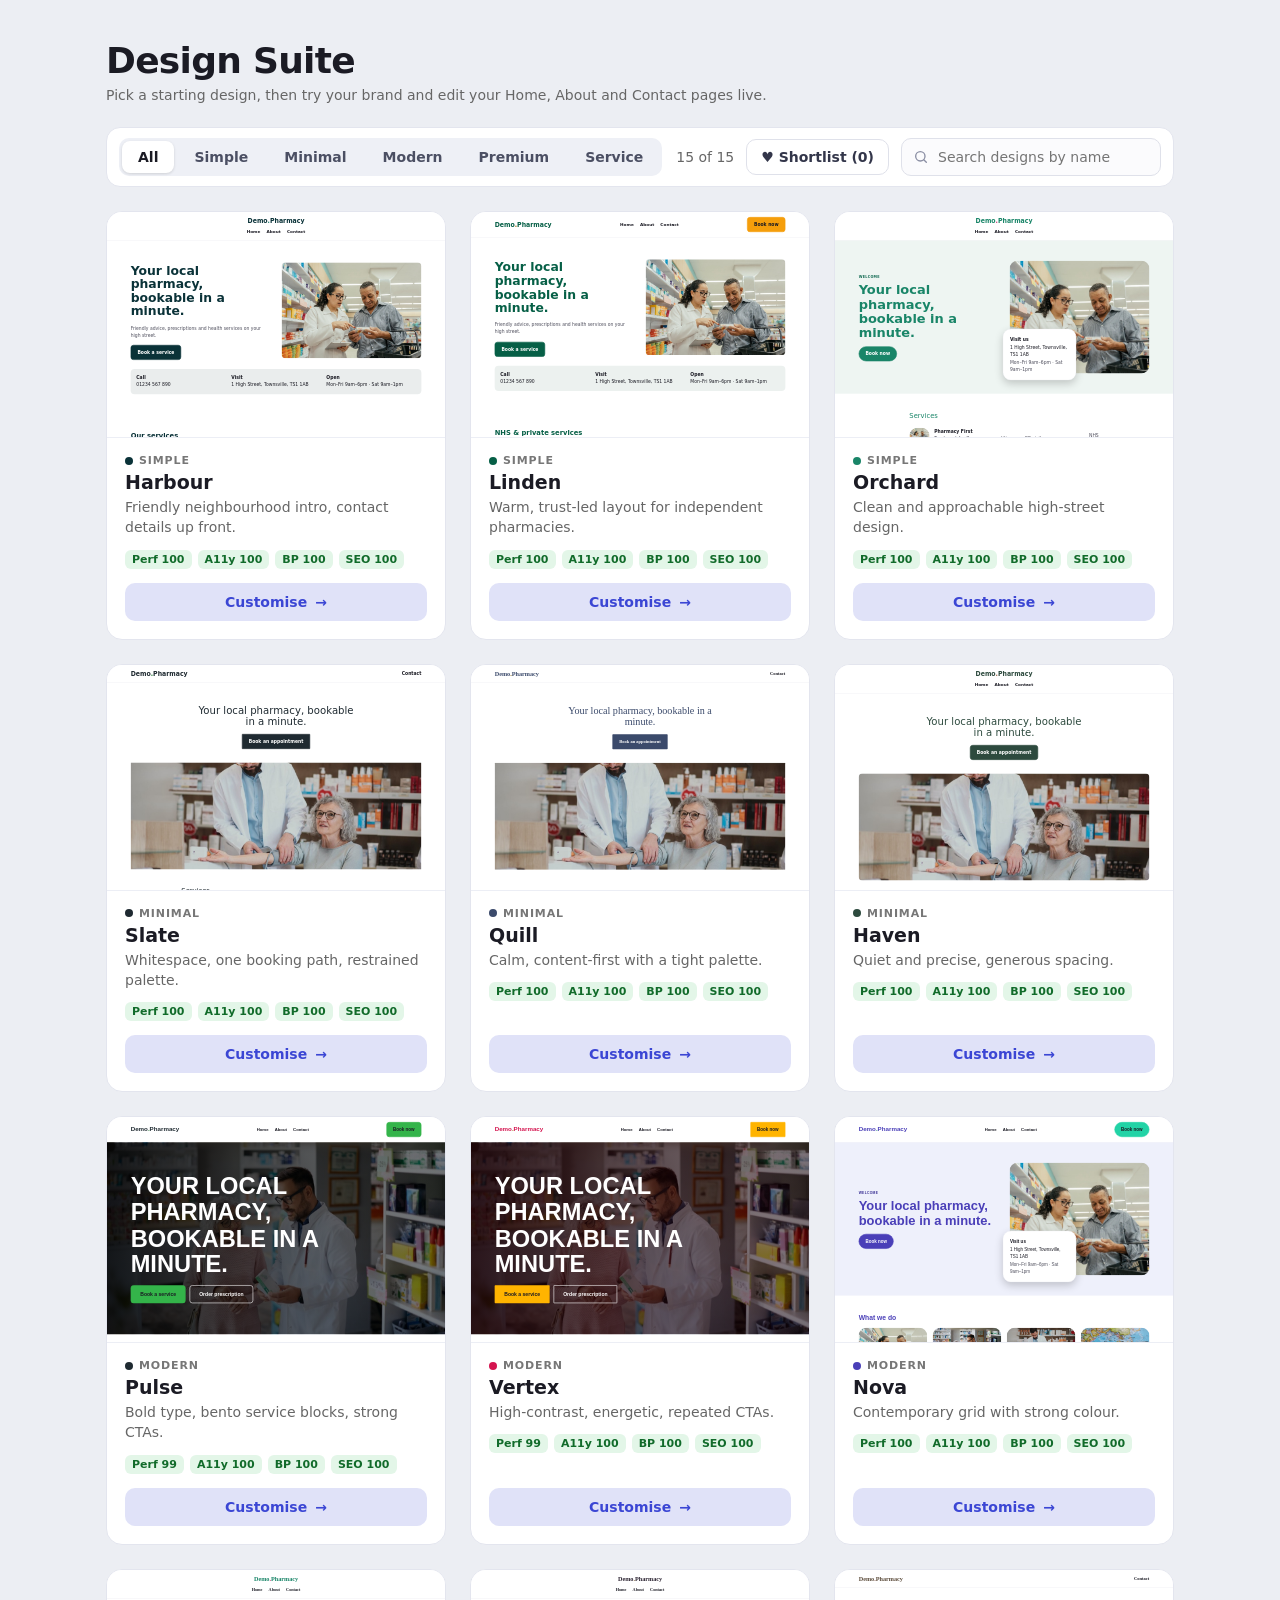
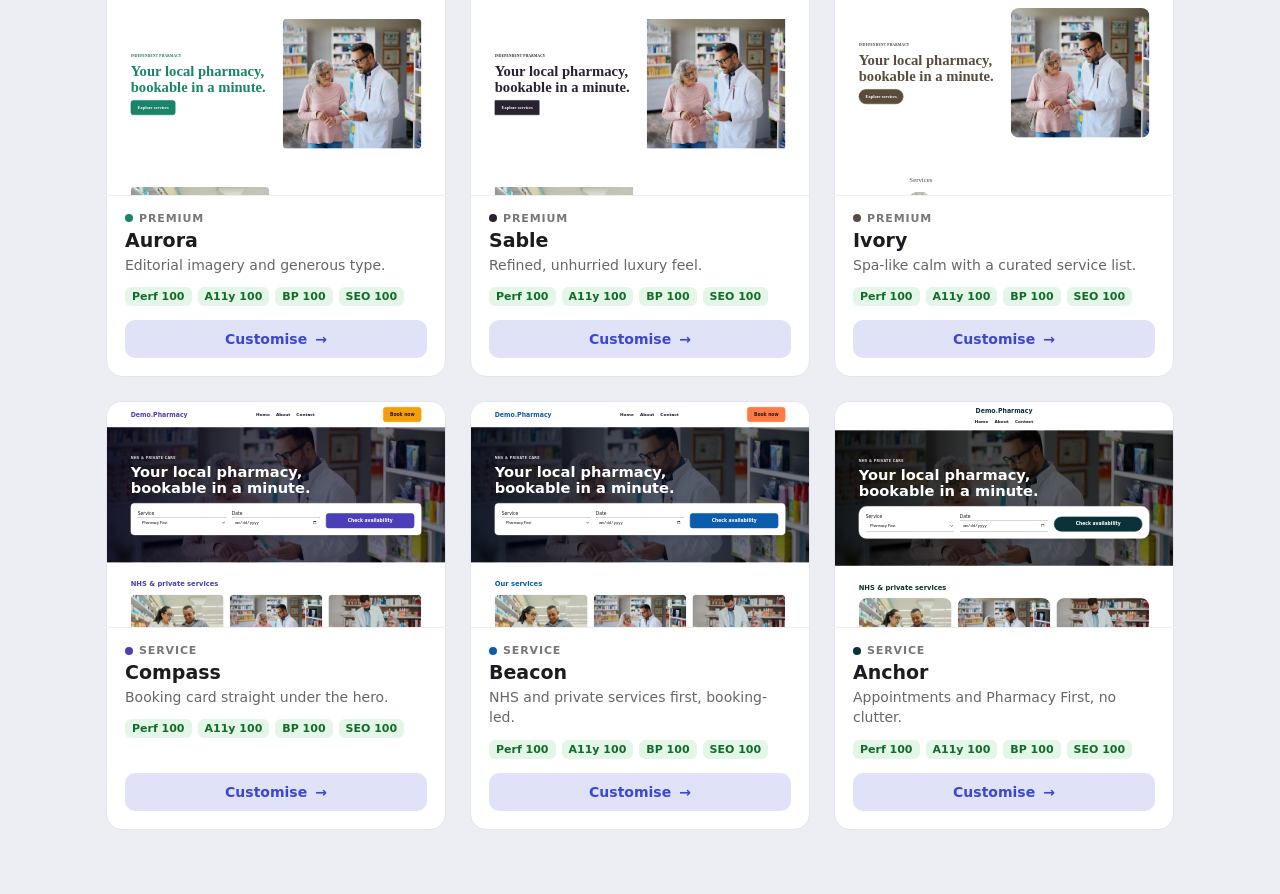
==== commit 98eb5986: "Refactor HTML structure and improve accessibility features in template and theme - Updated template." ====
--- a/index.html
+++ b/index.html
@@ -1,315 +1,1564 @@
-<!doctype html><html lang="en"><meta charset="utf-8"><meta name="viewport" content="width=device-width,initial-scale=1">
-<title>Theme Suite Demo</title><link rel="icon" href="data:,"><link rel="preconnect" href="https://fonts.googleapis.com"><link rel="preconnect" href="https://fonts.gstatic.com" crossorigin><link rel="stylesheet" href="https://fonts.googleapis.com/css2?family=Geist:wght@400..800&family=IBM+Plex+Sans:wght@400;600;700&family=Inter:wght@400..800&family=Nunito:wght@400..800&family=Plus+Jakarta+Sans:wght@400..800&family=Poppins:wght@400;600;700&display=swap">
-<style>
-*{box-sizing:border-box}body{margin:0;font:14px system-ui,sans-serif;background:#eceef3;color:#1b1b24}
-button,select{font:inherit}button{cursor:pointer}[hidden]{display:none!important}
-/* gallery */
-#gallery{max-width:1116px;margin:0 auto;padding:40px 24px 64px}
-.gh{display:flex;justify-content:space-between;align-items:flex-end;gap:16px;flex-wrap:wrap;margin-bottom:24px}
-#gallery h1{font-size:36px;letter-spacing:-.02em;margin:0 0 6px}.s{color:#666;margin:0}
-.tb{display:flex;gap:12px;align-items:center;justify-content:space-between;flex-wrap:wrap;background:#fff;border:1px solid #e3e5ee;border-radius:14px;padding:10px 12px;margin-bottom:24px}
-.cats{position:relative;display:flex;gap:4px;flex-wrap:wrap;background:#eef0f6;border-radius:10px;padding:3px}
-.chip{border:0;background:transparent;border-radius:8px;padding:8px 16px;color:#4b4f63;font-weight:600;transition:color .2s}.chip.on{color:#1b1b24}
-.sr{display:flex;align-items:center;gap:12px}
-.sbox{position:relative}.sbox svg{position:absolute;left:12px;top:50%;transform:translateY(-50%);color:#8a8ea3}
-.sbox input{padding:10px 14px 10px 36px;border:1px solid #dfe1ea;border-radius:10px;min-width:260px;font:14px system-ui;background:#fbfbfd}
-.sbox input:focus{outline:3px solid #4a3fb822;border-color:#4a3fb8}
-.shl{border:1px solid #dfe1ea;background:#fff;border-radius:10px;padding:9px 14px;font-weight:600;color:#33364a}.shl.on{background:#fdecf1;border-color:#e9a3b8;color:#a31446}
-.sl{display:flex;gap:12px;align-items:center;background:#fff;border:1px solid #e3e5ee;border-radius:12px;padding:10px 14px;margin:-8px 0 24px}
-.cards{display:grid;grid-template-columns:repeat(auto-fill,340px);gap:24px;justify-content:space-between}
-.dc{display:flex;flex-direction:column;background:#fff;border:1px solid #e3e5ee;border-radius:16px;overflow:hidden;position:relative;transition:transform .15s,box-shadow .15s}
-.dc:hover{transform:translateY(-3px);box-shadow:0 12px 32px #1b1b2418}
-.th{width:338px;height:226px;overflow:hidden;border-bottom:1px solid #eceef5;background:#f5f6fa}
-.th iframe{width:1200px;height:800px;border:0;transform:scale(.2817);transform-origin:0 0;pointer-events:none}
-.fav{position:absolute;top:10px;right:10px;width:34px;height:34px;border-radius:50%;border:0;background:#fffe;font-size:17px;box-shadow:0 1px 6px #0003;color:#c0204f}
-.dc div.m{padding:16px 18px 18px;flex:1;display:flex;flex-direction:column}.dc .go{margin-top:auto}.dc .c{display:flex;align-items:center;gap:6px;font-size:11px;text-transform:uppercase;letter-spacing:.08em;color:#777;font-weight:600}
-.dc .c i{width:8px;height:8px;border-radius:50%}
-.dc h3{margin:4px 0 4px;font-size:19px}.dc p{margin:0 0 12px;color:#666;line-height:1.45}
-.lh{display:flex;gap:6px;margin-bottom:14px;font-size:11px}.lh b{border-radius:6px;padding:3px 7px;background:#e3f6e8;color:#116b2a;font-weight:600}.lh b.mid{background:#fff3d6;color:#8a5a00}
-.go{display:flex;align-items:center;justify-content:center;gap:8px;background:#e0e2f8;color:#3b46d4;border-radius:10px;padding:11px 16px;text-decoration:none;font-weight:600;transition:background .15s}.go::after{content:"→";transition:transform .15s}.go:hover{background:#d2d5f4}.go:hover::after{transform:translateX(3px)}
-.empty{text-align:center;color:#777;padding:60px 0}
-/* customise */
-#cust{display:grid;grid-template-columns:380px 1fr;height:100vh}
-aside{background:#f5f6fa;overflow:auto;border-right:1px solid #e1e3ec;display:flex;flex-direction:column;padding-bottom:0}
-.ah{padding:20px 20px 6px}.back{color:#4a3fb8;text-decoration:none;font-weight:600;font-size:13px}
-aside h1{font-size:22px;margin:10px 0 2px;letter-spacing:-.01em}.s{color:#666;margin:0}
-.cardx{background:#fff;border:1px solid #e3e5ee;border-radius:14px;padding:16px;margin:12px 16px 0}
-.cardx>h2{font-size:14px;font-weight:700;margin:0 0 2px;color:#1b1b24}
-.hint,.note{margin:0 0 12px;font-size:12px;line-height:1.45;color:#6b6f80}
-.lbl{font-size:12px;font-weight:600;color:#33364a;margin:14px 0 6px}
-.seg{position:relative;display:flex;background:#eef0f6;border-radius:10px;padding:3px;gap:2px}
-.seg button{flex:1;border:0;background:transparent;border-radius:8px;padding:8px 6px;color:#4b4f63;font-weight:600;transition:color .2s}
-.seg button.on{color:#1b1b24}
-.seg button,.chip{position:relative;z-index:1}
-.thumb{position:absolute;top:3px;bottom:3px;left:0;width:0;background:#fff;border-radius:8px;box-shadow:0 1px 3px #0002;transition:transform .28s cubic-bezier(.4,0,.2,1),width .28s cubic-bezier(.4,0,.2,1);z-index:0;pointer-events:none}
-.pre{display:grid;grid-template-columns:1fr 1fr;gap:6px}
-.pre button,.opts button{display:flex;align-items:center;gap:8px;border:1px solid #e0e2ec;background:#fff;border-radius:9px;padding:8px 10px;text-align:left;font-size:13px;color:#1b1b24}
-.pre button.on,.opts button.on{border-color:#4a3fb8;background:#f1efff}
-.dual{width:18px;height:18px;border-radius:50%;flex:none;box-shadow:inset 0 0 0 1px #0002}
-.opts{display:grid;grid-template-columns:1fr 1fr;gap:6px}.opts button{padding:10px;font-size:15px}
-.rd{width:14px;height:14px;border-radius:50%;border:2px solid #b5b9c9;flex:none}.on>.rd{border:4px solid #4a3fb8}
-.cf{display:flex;gap:10px;align-items:center}
-.cf input[type=color]{width:46px;height:46px;border:1px solid #dfe1ea;border-radius:10px;padding:3px;background:#fff;cursor:pointer;flex:none}
-.cf input[type=text],.f input,.f textarea{width:100%;padding:11px 12px;border:1px solid #dfe1ea;border-radius:10px;font:14px system-ui;color:#1b1b24;background:#fbfbfd}
-.cf input[type=text]{flex:1;font-family:ui-monospace,Menlo,monospace;text-transform:lowercase}
-.cf input:focus,.f input:focus,.f textarea:focus{outline:3px solid #4a3fb822;border-color:#4a3fb8}
-.chk{display:flex;gap:8px;margin-top:14px;padding:9px 12px;border-radius:10px;background:#e8f6ee;color:#116b2a;font-weight:600;font-size:13px}.chk.bad{background:#fdecec;color:#a11d1d}
-.logo-row{display:flex;gap:10px;align-items:center;margin-bottom:4px}
-.up{border:1px dashed #b9bdd0;background:#fafafe;border-radius:10px;padding:10px 14px;font-weight:600;color:#33364a}
-.logo-row img{max-height:40px;max-width:110px;border:1px solid #e0e2ec;border-radius:8px;padding:3px}
-.lnk{background:none;border:0;text-decoration:underline;color:#4b4f63;padding:6px 2px}
-.f{display:block;font-size:12px;font-weight:600;color:#33364a;margin-bottom:12px}.f input,.f textarea{display:block;margin-top:6px;font-weight:400}.f textarea{resize:vertical}
-.grp{display:none}.grp.show{display:block}
-.sec{display:flex;align-items:center;gap:10px;border:1px solid #e0e2ec;border-radius:9px;padding:10px 12px;margin-bottom:6px;font-size:14px;background:#fff;cursor:grab;user-select:none}
-.sec:focus-visible{outline:3px solid #4a3fb822;border-color:#4a3fb8}.sec.drag{opacity:.4}.sec label{flex:1;cursor:pointer}
-.grip{color:#9aa0b4;font-size:16px;line-height:1}.sec input{accent-color:#4a3fb8;margin-right:8px}
-.acts{display:grid;grid-template-columns:1fr 1fr;gap:8px}
-.acts button{border:1px solid #dfe1ea;background:#fff;border-radius:10px;padding:10px 8px;font-weight:600;color:#33364a}.acts button:hover{background:#f6f6fb}
-.af{position:sticky;bottom:0;margin-top:auto;background:#f5f6fa;border-top:1px solid #e1e3ec;padding:12px 16px 16px}
-.af .cta{width:100%;padding:13px;border:0;border-radius:12px;background:#e0e2f8;color:#3b46d4;font-weight:700;font-size:15px;transition:background .15s}.af .cta:hover{background:#d2d5f4}
-.gap{height:16px}
-main{display:flex;flex-direction:column;padding:18px 24px 24px;gap:14px;min-width:0}
-.bar{display:flex;gap:12px;justify-content:space-between;align-items:center}.bar b{font-size:15px}
-.devwrap{display:flex;align-items:center;gap:12px}.size{font-size:12px;color:#6b6f80;font-variant-numeric:tabular-nums;background:#fff;border:1px solid #e3e5ee;border-radius:8px;padding:5px 10px}.dev{width:340px}
-.frame{flex:1;display:flex;justify-content:center;min-height:0}
-.fw{display:flex;max-width:100%;width:100%;height:100%;transition:width .2s}
-.fw iframe{flex:1;min-width:0;height:100%;border:0;background:#fff;border-radius:12px;box-shadow:0 8px 32px #0002}
-dialog{border:0;border-radius:14px;padding:22px;width:380px;box-shadow:0 10px 50px #0005}dialog::backdrop{background:#0006}
-dialog label{display:block;margin-bottom:10px;font-weight:600;font-size:12px}dialog input{width:100%;padding:10px;margin-top:5px;border:1px solid #dfe1ea;border-radius:10px;font:14px system-ui}
-dialog .acts button.primary{background:#e0e2f8;color:#3b46d4;border-color:#e0e2f8}
-.toast{position:fixed;bottom:20px;left:50%;transform:translateX(-50%);background:#1b1b24;color:#fff;padding:10px 18px;border-radius:99px;z-index:9}
-</style>
-<section id="gallery">
-  <div class="gh"><div><h1>Design Suite</h1><p class="s">Pick a starting design, then try your brand and edit your Home, About and Contact pages live.</p></div></div>
-  <div class="tb"><div class="cats" id="cats"></div>
-    <div class="sr"><span class="s" id="count"></span><button class="shl" id="favchip"></button>
-      <label class="sbox"><svg width="16" height="16" viewBox="0 0 24 24" fill="none" stroke="currentColor" stroke-width="2" stroke-linecap="round"><circle cx="11" cy="11" r="7"/><path d="m20 20-3.5-3.5"/></svg><input id="q" placeholder="Search designs by name" aria-label="Search designs"></label></div></div>
-  <div class="sl" id="sl" hidden><span id="slcount"></span><button class="go" id="slsend" style="border:0">Send shortlist enquiry</button><button class="lnk" id="slclear" style="background:none;border:0;text-decoration:underline;color:#4b4f63">Clear</button></div>
-  <div class="cards" id="cards"></div><p class="empty" id="empty" hidden>No designs match. Try another category or search.</p>
-</section>
-<section id="cust" hidden>
-<aside>
-  <div class="ah"><a class="back" href="#/">← All designs</a><h1 id="dname"></h1><p class="s" id="dblurb"></p></div>
-  <div class="cardx"><h2>Page</h2><p class="hint">Choose the page you want to preview and edit.</p><div class="seg" id="pages"></div></div>
-  <div class="cardx"><h2>Logo &amp; colours</h2><p class="note" id="logoNote">Upload a logo and we pick your colours from it.</p>
-    <div class="logo-row"><button class="up" id="logoBtn">Upload logo</button><img id="logoPrev" alt="" hidden><button class="lnk" id="logoDel" hidden>Remove</button></div>
-    <input type="file" id="logoFile" accept="image/*" hidden>
-    <p class="lbl">Brand presets</p><div class="pre" id="pre"></div>
-    <p class="lbl">Primary colour</p><div class="cf"><input type="color" id="primary" aria-label="Primary colour"><input type="text" id="primaryHex" maxlength="7" spellcheck="false" aria-label="Primary hex"></div>
-    <p class="lbl">Accent colour</p><div class="cf"><input type="color" id="accent" aria-label="Accent colour"><input type="text" id="accentHex" maxlength="7" spellcheck="false" aria-label="Accent hex"></div>
-    <div class="chk" id="chk"></div></div>
-  <div class="cardx"><h2>Typography &amp; shape</h2><p class="hint">Font presets and corner style.</p>
-    <div class="opts" id="font"></div><p class="lbl">Corners</p><div class="seg" id="radius"></div></div>
-  <div class="cardx"><h2>Content</h2><p class="hint">Changes appear in the preview as you type.</p>
-    <div class="grp" data-g="all">
-      <label class="f">Pharmacy name<input data-c="name"></label>
-      <label class="f">Phone<input data-c="phone"></label>
-      <label class="f">Address<input data-c="address"></label>
+<!doctype html>
+<html lang="en">
+  <meta charset="utf-8" /><meta
+    name="viewport"
+    content="width=device-width,initial-scale=1"
+  />
+  <title>Theme Suite Demo</title
+  ><link rel="icon" href="data:," /><link
+    rel="preconnect"
+    href="https://fonts.googleapis.com"
+  /><link rel="preconnect" href="https://fonts.gstatic.com" crossorigin /><link
+    rel="stylesheet"
+    href="https://fonts.googleapis.com/css2?family=Geist:wght@400..800&family=IBM+Plex+Sans:wght@400;600;700&family=Inter:wght@400..800&family=Nunito:wght@400..800&family=Plus+Jakarta+Sans:wght@400..800&family=Poppins:wght@400;600;700&display=swap"
+  />
+  <style>
+    * {
+      box-sizing: border-box;
+    }
+    body {
+      margin: 0;
+      font:
+        14px system-ui,
+        sans-serif;
+      background: #eceef3;
+      color: #1b1b24;
+    }
+    button,
+    select {
+      font: inherit;
+    }
+    label[for="switch"] {
+      display: block;
+      margin-top: 14px;
+    }
+    .dd {
+      position: relative;
+      margin-top: 6px;
+    }
+    #switch {
+      width: 100%;
+      display: flex;
+      align-items: center;
+      gap: 10px;
+      padding: 10px 12px;
+      border: 1px solid #dfe1ea;
+      border-radius: 10px;
+      background: #fff;
+      font-weight: 600;
+      text-align: left;
+    }
+    #switch::after {
+      content: "";
+      margin-left: auto;
+      width: 8px;
+      height: 8px;
+      border: solid #6b6f85;
+      border-width: 0 2px 2px 0;
+      transform: rotate(45deg) translateY(-2px);
+      transition: transform 0.15s;
+    }
+    #switch[aria-expanded="true"] {
+      border-color: #4a3fb8;
+      outline: 3px solid #4a3fb822;
+    }
+    #switch[aria-expanded="true"]::after {
+      transform: rotate(-135deg);
+    }
+    .ddl {
+      position: absolute;
+      z-index: 20;
+      left: 0;
+      right: 0;
+      top: calc(100% + 6px);
+      max-height: 320px;
+      overflow-y: auto;
+      padding: 6px;
+      background: #fff;
+      border: 1px solid #dfe1ea;
+      border-radius: 12px;
+      box-shadow: 0 12px 32px #1b1b2426;
+    }
+    .ddl h3 {
+      margin: 8px 8px 4px;
+      font-size: 11px;
+      letter-spacing: 0.08em;
+      text-transform: uppercase;
+      color: #6b6f85;
+    }
+    .ddl button {
+      width: 100%;
+      display: flex;
+      align-items: center;
+      gap: 10px;
+      padding: 8px;
+      border: 0;
+      border-radius: 8px;
+      background: none;
+      font: inherit;
+      text-align: left;
+    }
+    .ddl button:hover,
+    .ddl button:focus-visible {
+      background: #f1f2fb;
+      outline: 0;
+    }
+    .ddl button[aria-selected="true"] {
+      background: #e0e2f8;
+      font-weight: 700;
+    }
+    #chk {
+      margin-top: 14px;
+    }
+    button {
+      cursor: pointer;
+    }
+    [hidden] {
+      display: none !important;
+    }
+    /* gallery */
+    #gallery {
+      max-width: 1116px;
+      margin: 0 auto;
+      padding: 40px 24px 64px;
+    }
+    .gh {
+      display: flex;
+      justify-content: space-between;
+      align-items: flex-end;
+      gap: 16px;
+      flex-wrap: wrap;
+      margin-bottom: 24px;
+    }
+    #gallery h1 {
+      font-size: 36px;
+      letter-spacing: -0.02em;
+      margin: 0 0 6px;
+    }
+    .s {
+      color: #666;
+      margin: 0;
+    }
+    .tb {
+      display: flex;
+      gap: 12px;
+      align-items: center;
+      justify-content: space-between;
+      flex-wrap: wrap;
+      background: #fff;
+      border: 1px solid #e3e5ee;
+      border-radius: 14px;
+      padding: 10px 12px;
+      margin-bottom: 24px;
+    }
+    .cats {
+      position: relative;
+      display: flex;
+      gap: 4px;
+      flex-wrap: wrap;
+      background: #eef0f6;
+      border-radius: 10px;
+      padding: 3px;
+    }
+    .chip {
+      border: 0;
+      background: transparent;
+      border-radius: 8px;
+      padding: 8px 16px;
+      color: #4b4f63;
+      font-weight: 600;
+      transition: color 0.2s;
+    }
+    .chip.on {
+      color: #1b1b24;
+    }
+    .sr {
+      display: flex;
+      align-items: center;
+      gap: 12px;
+    }
+    .sbox {
+      position: relative;
+    }
+    .sbox svg {
+      position: absolute;
+      left: 12px;
+      top: 50%;
+      transform: translateY(-50%);
+      color: #8a8ea3;
+    }
+    .sbox input {
+      padding: 10px 14px 10px 36px;
+      border: 1px solid #dfe1ea;
+      border-radius: 10px;
+      min-width: 260px;
+      font: 14px system-ui;
+      background: #fbfbfd;
+    }
+    .sbox input:focus {
+      outline: 3px solid #4a3fb822;
+      border-color: #4a3fb8;
+    }
+    .shl {
+      border: 1px solid #dfe1ea;
+      background: #fff;
+      border-radius: 10px;
+      padding: 9px 14px;
+      font-weight: 600;
+      color: #33364a;
+    }
+    .shl.on {
+      background: #fdecf1;
+      border-color: #e9a3b8;
+      color: #a31446;
+    }
+    .sl {
+      display: flex;
+      gap: 12px;
+      align-items: center;
+      background: #fff;
+      border: 1px solid #e3e5ee;
+      border-radius: 12px;
+      padding: 10px 14px;
+      margin: -8px 0 24px;
+    }
+    .cards {
+      display: grid;
+      grid-template-columns: repeat(auto-fill, 340px);
+      gap: 24px;
+      justify-content: space-between;
+    }
+    .dc {
+      display: flex;
+      flex-direction: column;
+      background: #fff;
+      border: 1px solid #e3e5ee;
+      border-radius: 16px;
+      overflow: hidden;
+      position: relative;
+      transition:
+        transform 0.15s,
+        box-shadow 0.15s;
+    }
+    .dc:hover {
+      transform: translateY(-3px);
+      box-shadow: 0 12px 32px #1b1b2418;
+    }
+    .th {
+      width: 338px;
+      height: 226px;
+      overflow: hidden;
+      border-bottom: 1px solid #eceef5;
+      background: #f5f6fa;
+    }
+    .th iframe {
+      width: 1200px;
+      height: 800px;
+      border: 0;
+      transform: scale(0.2817);
+      transform-origin: 0 0;
+      pointer-events: none;
+    }
+    .fav {
+      position: absolute;
+      top: 10px;
+      right: 10px;
+      width: 34px;
+      height: 34px;
+      border-radius: 50%;
+      border: 0;
+      background: #fffe;
+      font-size: 17px;
+      box-shadow: 0 1px 6px #0003;
+      color: #c0204f;
+    }
+    .dc div.m {
+      padding: 16px 18px 18px;
+      flex: 1;
+      display: flex;
+      flex-direction: column;
+    }
+    .dc .go {
+      margin-top: auto;
+    }
+    .dc .c {
+      display: flex;
+      align-items: center;
+      gap: 6px;
+      font-size: 11px;
+      text-transform: uppercase;
+      letter-spacing: 0.08em;
+      color: #777;
+      font-weight: 600;
+    }
+    .dc .c i {
+      width: 8px;
+      height: 8px;
+      border-radius: 50%;
+    }
+    .dc h3 {
+      margin: 4px 0 4px;
+      font-size: 19px;
+    }
+    .dc p {
+      margin: 0 0 12px;
+      color: #666;
+      line-height: 1.45;
+    }
+    .lh {
+      display: flex;
+      gap: 6px;
+      margin-bottom: 14px;
+      font-size: 11px;
+    }
+    .lh b {
+      border-radius: 6px;
+      padding: 3px 7px;
+      background: #e3f6e8;
+      color: #116b2a;
+      font-weight: 600;
+    }
+    .lh b.mid {
+      background: #fff3d6;
+      color: #8a5a00;
+    }
+    .go {
+      display: flex;
+      align-items: center;
+      justify-content: center;
+      gap: 8px;
+      background: #e0e2f8;
+      color: #3b46d4;
+      border-radius: 10px;
+      padding: 11px 16px;
+      text-decoration: none;
+      font-weight: 600;
+      transition: background 0.15s;
+    }
+    .go::after {
+      content: "→";
+      transition: transform 0.15s;
+    }
+    .go:hover {
+      background: #d2d5f4;
+    }
+    .go:hover::after {
+      transform: translateX(3px);
+    }
+    .empty {
+      text-align: center;
+      color: #777;
+      padding: 60px 0;
+    }
+    /* customise */
+    #cust {
+      display: grid;
+      grid-template-columns: 380px 1fr;
+      height: 100vh;
+    }
+    aside {
+      background: #f5f6fa;
+      overflow: auto;
+      border-right: 1px solid #e1e3ec;
+      display: flex;
+      flex-direction: column;
+      padding-bottom: 0;
+    }
+    .ah {
+      padding: 20px 20px 6px;
+    }
+    .back {
+      color: #4a3fb8;
+      text-decoration: none;
+      font-weight: 600;
+      font-size: 13px;
+    }
+    aside h1 {
+      font-size: 22px;
+      margin: 10px 0 2px;
+      letter-spacing: -0.01em;
+    }
+    .s {
+      color: #666;
+      margin: 0;
+    }
+    .cardx {
+      background: #fff;
+      border: 1px solid #e3e5ee;
+      border-radius: 14px;
+      padding: 16px;
+      margin: 12px 16px 0;
+    }
+    .cardx > h2 {
+      font-size: 14px;
+      font-weight: 700;
+      margin: 0 0 2px;
+      color: #1b1b24;
+    }
+    .hint,
+    .note {
+      margin: 0 0 12px;
+      font-size: 12px;
+      line-height: 1.45;
+      color: #6b6f80;
+    }
+    .lbl {
+      font-size: 12px;
+      font-weight: 600;
+      color: #33364a;
+      margin: 14px 0 6px;
+    }
+    .seg {
+      position: relative;
+      display: flex;
+      background: #eef0f6;
+      border-radius: 10px;
+      padding: 3px;
+      gap: 2px;
+    }
+    .seg button {
+      flex: 1;
+      border: 0;
+      background: transparent;
+      border-radius: 8px;
+      padding: 8px 6px;
+      color: #4b4f63;
+      font-weight: 600;
+      transition: color 0.2s;
+    }
+    .seg button.on {
+      color: #1b1b24;
+    }
+    .seg button,
+    .chip {
+      position: relative;
+      z-index: 1;
+    }
+    .thumb {
+      position: absolute;
+      top: 3px;
+      bottom: 3px;
+      left: 0;
+      width: 0;
+      background: #fff;
+      border-radius: 8px;
+      box-shadow: 0 1px 3px #0002;
+      transition:
+        transform 0.28s cubic-bezier(0.4, 0, 0.2, 1),
+        width 0.28s cubic-bezier(0.4, 0, 0.2, 1);
+      z-index: 0;
+      pointer-events: none;
+    }
+    .pre {
+      display: grid;
+      grid-template-columns: 1fr 1fr;
+      gap: 6px;
+    }
+    .pre button,
+    .opts button {
+      display: flex;
+      align-items: center;
+      gap: 8px;
+      border: 1px solid #e0e2ec;
+      background: #fff;
+      border-radius: 9px;
+      padding: 8px 10px;
+      text-align: left;
+      font-size: 13px;
+      color: #1b1b24;
+    }
+    .pre button.on,
+    .opts button.on {
+      border-color: #4a3fb8;
+      background: #f1efff;
+    }
+    .dual {
+      width: 18px;
+      height: 18px;
+      border-radius: 50%;
+      flex: none;
+      box-shadow: inset 0 0 0 1px #0002;
+    }
+    .opts {
+      display: grid;
+      grid-template-columns: 1fr 1fr;
+      gap: 6px;
+    }
+    .opts button {
+      padding: 10px;
+      font-size: 15px;
+    }
+    .rd {
+      width: 14px;
+      height: 14px;
+      border-radius: 50%;
+      border: 2px solid #b5b9c9;
+      flex: none;
+    }
+    .on > .rd {
+      border: 4px solid #4a3fb8;
+    }
+    .cf {
+      display: flex;
+      gap: 10px;
+      align-items: center;
+    }
+    .cf input[type="color"] {
+      width: 46px;
+      height: 46px;
+      border: 1px solid #dfe1ea;
+      border-radius: 10px;
+      padding: 3px;
+      background: #fff;
+      cursor: pointer;
+      flex: none;
+    }
+    .cf input[type="text"],
+    .f input,
+    .f textarea {
+      width: 100%;
+      padding: 11px 12px;
+      border: 1px solid #dfe1ea;
+      border-radius: 10px;
+      font: 14px system-ui;
+      color: #1b1b24;
+      background: #fbfbfd;
+    }
+    .cf input[type="text"] {
+      flex: 1;
+      font-family: ui-monospace, Menlo, monospace;
+      text-transform: lowercase;
+    }
+    .cf input:focus,
+    .f input:focus,
+    .f textarea:focus {
+      outline: 3px solid #4a3fb822;
+      border-color: #4a3fb8;
+    }
+    .chk {
+      display: flex;
+      gap: 8px;
+      padding: 7px 12px;
+      border-radius: 10px;
+      background: #e8f6ee;
+      color: #116b2a;
+      font-weight: 600;
+      font-size: 13px;
+    }
+    .chk span {
+      margin-left: auto;
+      font-variant-numeric: tabular-nums;
+    }
+    .chk + .chk {
+      margin-top: 6px;
+    }
+    .chk.bad {
+      background: #fdecec;
+      color: #a11d1d;
+    }
+    .logo-row {
+      display: flex;
+      gap: 10px;
+      align-items: center;
+      margin-bottom: 4px;
+    }
+    .up {
+      border: 1px dashed #b9bdd0;
+      background: #fafafe;
+      border-radius: 10px;
+      padding: 10px 14px;
+      font-weight: 600;
+      color: #33364a;
+    }
+    .logo-row img {
+      max-height: 40px;
+      max-width: 110px;
+      border: 1px solid #e0e2ec;
+      border-radius: 8px;
+      padding: 3px;
+    }
+    .lnk {
+      background: none;
+      border: 0;
+      text-decoration: underline;
+      color: #4b4f63;
+      padding: 6px 2px;
+    }
+    .f {
+      display: block;
+      font-size: 12px;
+      font-weight: 600;
+      color: #33364a;
+      margin-bottom: 12px;
+    }
+    .f input,
+    .f textarea {
+      display: block;
+      margin-top: 6px;
+      font-weight: 400;
+    }
+    .f textarea {
+      resize: vertical;
+    }
+    .grp {
+      display: none;
+    }
+    .grp.show {
+      display: block;
+    }
+    .sec {
+      display: flex;
+      align-items: center;
+      gap: 10px;
+      border: 1px solid #e0e2ec;
+      border-radius: 9px;
+      padding: 10px 12px;
+      margin-bottom: 6px;
+      font-size: 14px;
+      background: #fff;
+      cursor: grab;
+      user-select: none;
+    }
+    .sec:focus-visible {
+      outline: 3px solid #4a3fb822;
+      border-color: #4a3fb8;
+    }
+    .sec.drag {
+      opacity: 0.4;
+    }
+    .sec label {
+      flex: 1;
+      cursor: pointer;
+    }
+    .grip {
+      color: #9aa0b4;
+      font-size: 16px;
+      line-height: 1;
+    }
+    .sec input {
+      accent-color: #4a3fb8;
+      margin-right: 8px;
+    }
+    .acts {
+      display: grid;
+      grid-template-columns: 1fr 1fr;
+      gap: 8px;
+    }
+    .acts button {
+      border: 1px solid #dfe1ea;
+      background: #fff;
+      border-radius: 10px;
+      padding: 10px 8px;
+      font-weight: 600;
+      color: #33364a;
+    }
+    .acts button:hover {
+      background: #f6f6fb;
+    }
+    .af {
+      position: sticky;
+      bottom: 0;
+      margin-top: auto;
+      background: #f5f6fa;
+      border-top: 1px solid #e1e3ec;
+      padding: 12px 16px 16px;
+    }
+    .af .cta {
+      width: 100%;
+      padding: 13px;
+      border: 0;
+      border-radius: 12px;
+      background: #e0e2f8;
+      color: #3b46d4;
+      font-weight: 700;
+      font-size: 15px;
+      transition: background 0.15s;
+    }
+    .af .cta:hover {
+      background: #d2d5f4;
+    }
+    .gap {
+      height: 16px;
+    }
+    main {
+      display: flex;
+      flex-direction: column;
+      padding: 18px 24px 24px;
+      gap: 14px;
+      min-width: 0;
+    }
+    .bar {
+      display: flex;
+      gap: 12px;
+      justify-content: space-between;
+      align-items: center;
+    }
+    .bar b {
+      font-size: 15px;
+    }
+    .devwrap {
+      display: flex;
+      align-items: center;
+      gap: 12px;
+    }
+    .size {
+      font-size: 12px;
+      color: #6b6f80;
+      font-variant-numeric: tabular-nums;
+      background: #fff;
+      border: 1px solid #e3e5ee;
+      border-radius: 8px;
+      padding: 5px 10px;
+    }
+    .dev {
+      width: 340px;
+    }
+    .frame {
+      flex: 1;
+      display: flex;
+      justify-content: center;
+      min-height: 0;
+    }
+    .fw {
+      display: flex;
+      max-width: 100%;
+      width: 100%;
+      height: 100%;
+      transition: width 0.2s;
+    }
+    .fw iframe {
+      flex: 1;
+      min-width: 0;
+      height: 100%;
+      border: 0;
+      background: #fff;
+      border-radius: 12px;
+      box-shadow: 0 8px 32px #0002;
+    }
+    dialog {
+      border: 0;
+      border-radius: 14px;
+      padding: 22px;
+      width: 380px;
+      box-shadow: 0 10px 50px #0005;
+    }
+    dialog::backdrop {
+      background: #0006;
+    }
+    dialog label {
+      display: block;
+      margin-bottom: 10px;
+      font-weight: 600;
+      font-size: 12px;
+    }
+    dialog input {
+      width: 100%;
+      padding: 10px;
+      margin-top: 5px;
+      border: 1px solid #dfe1ea;
+      border-radius: 10px;
+      font: 14px system-ui;
+    }
+    dialog .acts button.primary {
+      background: #e0e2f8;
+      color: #3b46d4;
+      border-color: #e0e2f8;
+    }
+    .toast {
+      position: fixed;
+      bottom: 20px;
+      left: 50%;
+      transform: translateX(-50%);
+      background: #1b1b24;
+      color: #fff;
+      padding: 10px 18px;
+      border-radius: 99px;
+      z-index: 9;
+    }
+  </style>
+  <section id="gallery">
+    <div class="gh">
+      <div>
+        <h1>Design Suite</h1>
+        <p class="s">
+          Pick a starting design, then try your brand and edit your Home, About
+          and Contact pages live.
+        </p>
+      </div>
     </div>
-    <div class="grp" data-g="home">
-      <label class="f">Headline<textarea rows="2" data-c="tagline"></textarea></label>
-      <p class="lbl">Home sections <span style="font-weight:400;color:#6b6f80">· drag to reorder</span></p><div id="secs"></div>
+    <div class="tb">
+      <div class="cats" id="cats"></div>
+      <div class="sr">
+        <span class="s" id="count"></span
+        ><button class="shl" id="favchip"></button>
+        <label class="sbox"
+          ><svg
+            width="16"
+            height="16"
+            viewBox="0 0 24 24"
+            fill="none"
+            stroke="currentColor"
+            stroke-width="2"
+            stroke-linecap="round"
+          >
+            <circle cx="11" cy="11" r="7" />
+            <path d="m20 20-3.5-3.5" /></svg
+          ><input
+            id="q"
+            placeholder="Search designs by name"
+            aria-label="Search designs"
+        /></label>
+      </div>
     </div>
-    <div class="grp" data-g="about">
-      <label class="f">About title<input data-c="aboutTitle"></label>
-      <label class="f">About text (blank line = new paragraph)<textarea rows="6" data-c="aboutBody"></textarea></label>
-      <label class="f">Team (one per line: Name — Role)<textarea rows="4" data-c="team"></textarea></label>
+    <div class="sl" id="sl" hidden>
+      <span id="slcount"></span
+      ><button class="go" id="slsend" style="border: 0">
+        Send shortlist enquiry</button
+      ><button
+        class="lnk"
+        id="slclear"
+        style="
+          background: none;
+          border: 0;
+          text-decoration: underline;
+          color: #4b4f63;
+        "
+      >
+        Clear
+      </button>
     </div>
-    <div class="grp" data-g="contact">
-      <label class="f">Intro<textarea rows="3" data-c="contactIntro"></textarea></label>
-      <label class="f">Email<input data-c="email"></label>
-      <label class="f">Opening hours<input data-c="hours"></label>
-    </div></div>
-  <div class="cardx"><h2>Share &amp; export</h2><p class="hint">Send this design to a colleague or keep a spec sheet.</p>
-    <div class="acts"><button id="share">Copy share link</button><button id="print">Print / PDF spec</button><button id="dl">Download spec</button><button id="copy">Copy spec JSON</button></div>
-    <button class="lnk" id="reset" style="margin-top:8px">Reset content</button></div>
-  <div class="gap"></div>
-  <div class="af"><button class="cta" id="demo">Book a demo</button></div>
-</aside>
-<main>
-  <div class="bar"><b id="title"></b><span class="devwrap"><span class="size" id="size" aria-live="polite"></span><span class="seg dev" id="dev"><button data-w="100%" class="on">Desktop</button><button data-w="1280px">Laptop</button><button data-w="768px">Tablet</button><button data-w="390px">Mobile</button></span></span></div>
-  <div class="frame"><div class="fw" id="fw"><iframe id="f" title="Template preview"></iframe></div></div>
-</main>
-</section>
-<dialog id="dlg"><form method="dialog" id="dform"><h3 style="margin-top:0">Book a demo</h3>
-  <p class="note">We'll open your email app with your design and brand details filled in.</p>
-  <label>Your name<input id="dn" required></label><label>Pharmacy<input id="dp"></label>
-  <div class="acts"><button value="cancel" type="button" id="dc">Cancel</button><button class="primary" id="dgo">Open email</button></div></form></dialog>
-<script type="module">
-import { FONTS, RADII, PRESETS, toVars, contrast, fixPrimary } from './theme.js';
-import { templates, CATEGORIES, DEFAULT_CONTENT, DEFAULT_SERVICES, DEFAULT_SECTIONS } from './templates.js';
-import { loadLogo, encodeState, decodeState, shareable, sanitizeShared, specHTML } from './tools.js';
-// ponytail: no lead endpoint exists in this demo, so "Book a demo" and the shortlist open an email draft.
-// Set LEAD_TO to the sales address, or swap mailto for a POST to the existing Healthya lead flow.
-const LEAD_TO = '';
-const $ = id => document.getElementById(id), f = $('f');
-const clone = o => JSON.parse(JSON.stringify(o));
-const read = (k, d) => { try { return JSON.parse(localStorage[k]) ?? d } catch { return d } };
-const write = (k, v) => { try { localStorage[k] = JSON.stringify(v) } catch {} };
-const toast = m => { const t = Object.assign(document.createElement('div'), { className: 'toast', textContent: m }); document.body.append(t); setTimeout(() => t.remove(), 2400) };
-const mailto = (subject, body) => `mailto:${LEAD_TO}?subject=${encodeURIComponent(subject)}&body=${encodeURIComponent(body)}`;
-let s = { key: null, page: 'home', primary: '#4a3fb8', accent: '#f59e0b', font: 'clean', radius: 'soft', logo: '', content: clone(DEFAULT_CONTENT), services: clone(DEFAULT_SERVICES), sections: clone(DEFAULT_SECTIONS), ...read('suite', {}) };
-s.services = clone(DEFAULT_SERVICES);   // services are not editable any more; ignore anything saved earlier
-const save = () => write('suite', s);
+    <div class="cards" id="cards"></div>
+    <p class="empty" id="empty" hidden>
+      No designs match. Try another category or search.
+    </p>
+  </section>
+  <section id="cust" hidden>
+    <aside>
+      <div class="ah">
+        <a class="back" href="#/">← All designs</a>
+        <h1 id="dname"></h1>
+        <p class="s" id="dblurb"></p>
+        <label class="lbl" for="switch">Switch design (keeps your brand, logo and content)</label>
+        <div class="dd">
+          <button type="button" id="switch" aria-haspopup="listbox" aria-expanded="false"></button>
+          <div class="ddl" id="switchlist" role="listbox" aria-label="Designs" hidden></div>
+        </div>
+        <button class="lnk" id="own" style="margin-top: 6px">
+          Use this design's own colours and fonts
+        </button>
+      </div>
+      <div class="cardx">
+        <h2>Page</h2>
+        <p class="hint">Choose the page you want to preview and edit.</p>
+        <div class="seg" id="pages"></div>
+      </div>
+      <div class="cardx">
+        <h2>Logo &amp; colours</h2>
+        <p class="note" id="logoNote">
+          Upload a logo and we pick your colours from it.
+        </p>
+        <div class="logo-row">
+          <button class="up" id="logoBtn">Upload logo</button
+          ><img id="logoPrev" alt="" hidden /><button
+            class="lnk"
+            id="logoDel"
+            hidden
+          >
+            Remove
+          </button>
+        </div>
+        <input type="file" id="logoFile" accept="image/*" hidden />
+        <p class="lbl">Brand presets</p>
+        <div class="pre" id="pre"></div>
+        <p class="lbl">Primary colour</p>
+        <div class="cf">
+          <input type="color" id="primary" aria-label="Primary colour" /><input
+            type="text"
+            id="primaryHex"
+            maxlength="7"
+            spellcheck="false"
+            aria-label="Primary hex"
+          />
+        </div>
+        <p class="lbl">Accent colour</p>
+        <div class="cf">
+          <input type="color" id="accent" aria-label="Accent colour" /><input
+            type="text"
+            id="accentHex"
+            maxlength="7"
+            spellcheck="false"
+            aria-label="Accent hex"
+          />
+        </div>
+        <div id="chk" aria-live="polite"></div>
+        <button class="lnk" id="fixall" hidden>Fix failing colours</button>
+      </div>
+      <div class="cardx">
+        <h2>Typography &amp; shape</h2>
+        <p class="hint">Font presets and corner style.</p>
+        <div class="opts" id="font"></div>
+        <p class="lbl">Appearance</p>
+        <div class="seg" id="mode"></div>
+        <p class="lbl">Corners</p>
+        <div class="seg" id="radius"></div>
+      </div>
+      <div class="cardx">
+        <h2>Content</h2>
+        <p class="hint">Changes appear in the preview as you type.</p>
+        <div class="grp" data-g="all">
+          <label class="f">Pharmacy name<input data-c="name" /></label>
+          <label class="f">Phone<input data-c="phone" /></label>
+          <label class="f">Address<input data-c="address" /></label>
+        </div>
+        <div class="grp" data-g="home">
+          <label class="f"
+            >Headline<textarea rows="2" data-c="tagline"></textarea>
+          </label>
+          <p class="lbl">
+            Home sections
+            <span style="font-weight: 400; color: #6b6f80"
+              >· drag to reorder</span
+            >
+          </p>
+          <div id="secs"></div>
+        </div>
+        <div class="grp" data-g="about">
+          <label class="f">About title<input data-c="aboutTitle" /></label>
+          <label class="f"
+            >About text (blank line = new paragraph)<textarea
+              rows="6"
+              data-c="aboutBody"
+            ></textarea>
+          </label>
+          <label class="f"
+            >Team (one per line: Name — Role)<textarea
+              rows="4"
+              data-c="team"
+            ></textarea>
+          </label>
+        </div>
+        <div class="grp" data-g="contact">
+          <label class="f"
+            >Intro<textarea rows="3" data-c="contactIntro"></textarea>
+          </label>
+          <label class="f">Email<input data-c="email" /></label>
+          <label class="f">Opening hours<input data-c="hours" /></label>
+        </div>
+      </div>
+      <div class="cardx">
+        <h2>Share &amp; export</h2>
+        <p class="hint">
+          Send this design to a colleague or keep a spec sheet.
+        </p>
+        <div class="acts">
+          <button id="share">Copy share link</button
+          ><button id="print">Print / PDF spec</button
+          ><button id="dl">Download spec</button
+          ><button id="copy">Copy spec JSON</button>
+        </div>
+        <button class="lnk" id="reset" style="margin-top: 8px">
+          Reset content
+        </button>
+      </div>
+      <div class="gap"></div>
+      <div class="af"><button class="cta" id="demo">Book a demo</button></div>
+    </aside>
+    <main>
+      <div class="bar">
+        <b id="title"></b
+        ><span class="devwrap"
+          ><span class="size" id="size" aria-live="polite"></span
+          ><span class="seg dev" id="dev"
+            ><button data-w="100%" class="on">Desktop</button
+            ><button data-w="1280px">Laptop</button
+            ><button data-w="768px">Tablet</button
+            ><button data-w="390px">Mobile</button></span
+          ></span
+        >
+      </div>
+      <div class="frame">
+        <div class="fw" id="fw">
+          <iframe id="f" title="Template preview"></iframe>
+        </div>
+      </div>
+    </main>
+  </section>
+  <dialog id="dlg">
+    <form method="dialog" id="dform">
+      <h3 style="margin-top: 0">Book a demo</h3>
+      <p class="note">
+        We'll open your email app with your design and brand details filled in.
+      </p>
+      <label>Your name<input id="dn" required /></label
+      ><label>Pharmacy<input id="dp" /></label>
+      <div class="acts">
+        <button value="cancel" type="button" id="dc">Cancel</button
+        ><button class="primary" id="dgo">Open email</button>
+      </div>
+    </form>
+  </dialog>
+  <script type="module">
+    import {
+      FONTS,
+      RADII,
+      PRESETS,
+      toVars,
+      MODES,
+      fixPrimary,
+      fixAccent,
+      a11yChecks,
+    } from "./theme.js";
+    import {
+      templates,
+      CATEGORIES,
+      DEFAULT_CONTENT,
+      DEFAULT_SERVICES,
+      DEFAULT_SECTIONS,
+    } from "./templates.js";
+    import {
+      loadLogo,
+      encodeState,
+      decodeState,
+      shareable,
+      sanitizeShared,
+      specHTML,
+    } from "./tools.js";
+    // ponytail: no lead endpoint exists in this demo, so "Book a demo" and the shortlist open an email draft.
+    // Set LEAD_TO to the sales address, or swap mailto for a POST to the existing Healthya lead flow.
+    const LEAD_TO = "";
+    const $ = (id) => document.getElementById(id),
+      f = $("f");
+    const clone = (o) => JSON.parse(JSON.stringify(o));
+    const read = (k, d) => {
+      try {
+        return JSON.parse(localStorage[k]) ?? d;
+      } catch {
+        return d;
+      }
+    };
+    const write = (k, v) => {
+      try {
+        localStorage[k] = JSON.stringify(v);
+      } catch {}
+    };
+    const toast = (m) => {
+      const t = Object.assign(document.createElement("div"), {
+        className: "toast",
+        textContent: m,
+      });
+      document.body.append(t);
+      setTimeout(() => t.remove(), 2400);
+    };
+    const mailto = (subject, body) =>
+      `mailto:${LEAD_TO}?subject=${encodeURIComponent(subject)}&body=${encodeURIComponent(body)}`;
+    let s = {
+      key: null,
+      page: "home",
+      primary: "#4a3fb8",
+      accent: "#f59e0b",
+      font: "clean",
+      radius: "soft",
+      mode: "light",
+      logo: "",
+      content: clone(DEFAULT_CONTENT),
+      services: clone(DEFAULT_SERVICES),
+      sections: clone(DEFAULT_SECTIONS),
+      ...read("suite", {}),
+    };
+    s.services = clone(DEFAULT_SERVICES); // services are not editable any more; ignore anything saved earlier
+    const save = () => write("suite", s);
 
-/* ---------- gallery ---------- */
-let cat = 'All', term = '', favOnly = false, favs = read('favs', []), scores = {};
-fetch('scores.json').then(r => r.ok ? r.json() : {}).then(j => { scores = j; drawCards() }).catch(() => {});
-const entries = Object.entries(templates);
-$('cats').innerHTML = ['All', ...CATEGORIES].map(c => `<button class="chip" data-c="${c}">${c}</button>`).join(' ');
-$('cats').onclick = e => { if (e.target.dataset.c) { cat = e.target.dataset.c; drawGallery() } };
-$('q').oninput = e => { term = e.target.value.toLowerCase(); drawGallery() };
-$('favchip').onclick = () => { favOnly = !favOnly; drawGallery() };
-$('slclear').onclick = () => { favs = []; write('favs', favs); drawCards() };
-$('slsend').onclick = () => location.href = mailto('Design shortlist enquiry', `I'd like to talk about these designs:\n\n${favs.map(k => `- ${templates[k].label} (${templates[k].cat})`).join('\n')}\n`);
-const pill = (l, v) => `<b class="${v < 90 ? 'mid' : ''}">${l} ${v}</b>`;
-function drawCards() {
-  $('cards').innerHTML = entries.map(([k, t]) => { const sc = scores[k];
-    return `<div class="dc" data-k="${k}">
-    <button class="fav" data-fav="${k}" title="Shortlist" aria-label="Shortlist ${t.label}">${favs.includes(k) ? '♥' : '♡'}</button>
+    /* ---------- gallery ---------- */
+    let cat = "All",
+      term = "",
+      favOnly = false,
+      favs = read("favs", []),
+      scores = {};
+    fetch("scores.json")
+      .then((r) => (r.ok ? r.json() : {}))
+      .then((j) => {
+        scores = j;
+        drawCards();
+      })
+      .catch(() => {});
+    const entries = Object.entries(templates);
+    $("cats").innerHTML = ["All", ...CATEGORIES]
+      .map((c) => `<button class="chip" data-c="${c}">${c}</button>`)
+      .join(" ");
+    $("cats").onclick = (e) => {
+      if (e.target.dataset.c) {
+        cat = e.target.dataset.c;
+        drawGallery();
+      }
+    };
+    $("q").oninput = (e) => {
+      term = e.target.value.toLowerCase();
+      drawGallery();
+    };
+    $("favchip").onclick = () => {
+      favOnly = !favOnly;
+      drawGallery();
+    };
+    $("slclear").onclick = () => {
+      favs = [];
+      write("favs", favs);
+      drawCards();
+    };
+    $("slsend").onclick = () =>
+      (location.href = mailto(
+        "Design shortlist enquiry",
+        `I'd like to talk about these designs:\n\n${favs.map((k) => `- ${templates[k].label} (${templates[k].cat})`).join("\n")}\n`,
+      ));
+    const pill = (l, v) => `<b class="${v < 90 ? "mid" : ""}">${l} ${v}</b>`;
+    function drawCards() {
+      $("cards").innerHTML = entries
+        .map(([k, t]) => {
+          const sc = scores[k];
+          return `<div class="dc" data-k="${k}">
+    <button class="fav" data-fav="${k}" title="Shortlist" aria-label="Shortlist ${t.label}">${favs.includes(k) ? "♥" : "♡"}</button>
     <div class="th"><iframe data-k="${k}" data-thumb scrolling="no" loading="lazy" src="template.html?t=${k}" tabindex="-1" title="${t.label}"></iframe></div>
     <div class="m"><div class="c"><i style="background:${t.theme.primary}"></i>${t.cat}</div><h3>${t.label}</h3><p>${t.blurb}</p>
-    ${sc ? `<div class="lh" title="Lighthouse, measured ${sc.measured} (${sc.mode})">${pill('Perf', sc.performance)}${pill('A11y', sc.accessibility)}${pill('BP', sc.bestPractices)}${pill('SEO', sc.seo)}</div>` : ''}
-    <a class="go" href="#/d/${k}">Customise</a></div></div>`; }).join('');
-  drawGallery();
-}
-$('cards').onclick = e => { const k = e.target.dataset.fav; if (!k) return; favs = favs.includes(k) ? favs.filter(x => x !== k) : [...favs, k]; write('favs', favs); e.target.textContent = favs.includes(k) ? '♥' : '♡'; drawGallery() };
-function drawGallery() {
-  let n = 0;
-  document.querySelectorAll('.dc').forEach(d => {
-    const t = templates[d.dataset.k];
-    const ok = (cat === 'All' || t.cat === cat) && (!favOnly || favs.includes(d.dataset.k)) && t.label.toLowerCase().includes(term);
-    d.hidden = !ok; n += ok;
-  });
-  $('count').textContent = `${n} of ${entries.length}`; $('empty').hidden = n > 0;
-  document.querySelectorAll('#cats .chip').forEach(c => c.classList.toggle('on', c.dataset.c === cat));
-  thumbs(); $('favchip').textContent = `♥ Shortlist (${favs.length})`; $('favchip').classList.toggle('on', favOnly);
-  $('sl').hidden = !favs.length; $('slcount').textContent = `${favs.length} design${favs.length > 1 ? 's' : ''} shortlisted`;
-}
+    ${sc ? `<div class="lh" title="Lighthouse, measured ${sc.measured} (${sc.mode})">${pill("Perf", sc.performance)}${pill("A11y", sc.accessibility)}${pill("BP", sc.bestPractices)}${pill("SEO", sc.seo)}</div>` : ""}
+    <a class="go" href="#/d/${k}">Customise</a></div></div>`;
+        })
+        .join("");
+      drawGallery();
+    }
+    $("cards").onclick = (e) => {
+      const k = e.target.dataset.fav;
+      if (!k) return;
+      favs = favs.includes(k) ? favs.filter((x) => x !== k) : [...favs, k];
+      write("favs", favs);
+      e.target.textContent = favs.includes(k) ? "♥" : "♡";
+      drawGallery();
+    };
+    function drawGallery() {
+      let n = 0;
+      document.querySelectorAll(".dc").forEach((d) => {
+        const t = templates[d.dataset.k];
+        const ok =
+          (cat === "All" || t.cat === cat) &&
+          (!favOnly || favs.includes(d.dataset.k)) &&
+          t.label.toLowerCase().includes(term);
+        d.hidden = !ok;
+        n += ok;
+      });
+      $("count").textContent = `${n} of ${entries.length}`;
+      $("empty").hidden = n > 0;
+      document
+        .querySelectorAll("#cats .chip")
+        .forEach((c) => c.classList.toggle("on", c.dataset.c === cat));
+      thumbs();
+      $("favchip").textContent = `♥ Shortlist (${favs.length})`;
+      $("favchip").classList.toggle("on", favOnly);
+      $("sl").hidden = !favs.length;
+      $("slcount").textContent =
+        `${favs.length} design${favs.length > 1 ? "s" : ""} shortlisted`;
+    }
 
-/* ---------- customise: static controls ---------- */
-const btns = (el, obj, label, set) => { el.innerHTML = Object.entries(obj).map(([k, v]) => `<button data-k="${k}">${label(k, v)}</button>`).join(''); el.onclick = e => { const k = e.target.closest('button')?.dataset.k; if (k) { set(k); sync() } } };
-btns($('pre'), PRESETS, (k, p) => `<i class="dual" style="background:linear-gradient(135deg,${p.primary} 50%,${p.accent} 50%)"></i>${k}`, k => Object.assign(s, PRESETS[k]));
-btns($('font'), FONTS, (k, v) => `<i class="rd"></i><span style="font-family:${v.body}">${v.label}</span>`, k => s.font = k);
-btns($('radius'), RADII, k => k, k => s.radius = k);
-btns($('pages'), { home: 'Home', about: 'About', contact: 'Contact' }, (k, v) => v, k => { s.page = k; load() });
-$('primary').oninput = e => { s.primary = e.target.value; sync() };
-$('accent').oninput = e => { s.accent = e.target.value; sync() };
-const hexIn = (id, k) => $(id).oninput = e => { const v = e.target.value.trim(); if (/^#[0-9a-f]{6}$/i.test(v)) { s[k] = v.toLowerCase(); sync() } };
-hexIn('primaryHex', 'primary'); hexIn('accentHex', 'accent');
-const fields = () => document.querySelectorAll('[data-c]:is(input,textarea)');
-fields().forEach(i => i.oninput = () => { s.content[i.dataset.c] = i.value; sync() });
-document.querySelectorAll('[data-w]').forEach(b => b.onclick = () => { $('fw').style.width = b.dataset.w; document.querySelectorAll('[data-w]').forEach(x => x.classList.toggle('on', x === b)); thumbs() });
-new ResizeObserver(([e]) => { const { width, height } = e.contentRect; $('size').textContent = `${Math.round(width)} × ${Math.round(height)} px` }).observe(f);
-// Sliding highlight behind the active tab of every segmented control.
-function thumbs() {
-  document.querySelectorAll('.seg, .cats').forEach(c => {
-    const on = c.querySelector('button.on'); if (!on || !c.offsetParent) return;
-    let th = c.querySelector(':scope > .thumb'); if (!th) { th = document.createElement('i'); th.className = 'thumb'; c.prepend(th) }
-    const first = !th.style.width;                                       // first paint: jump into place, no slide
-    if (first) th.style.transition = 'none';
-    th.style.width = on.offsetWidth + 'px'; th.style.transform = `translateX(${on.offsetLeft}px)`;
-    if (first) { th.offsetWidth; th.style.transition = '' }
-  });
-}
-addEventListener('resize', thumbs);
-const fill = () => fields().forEach(i => i.value = s.content[i.dataset.c] ?? '');
+    /* ---------- customise: static controls ---------- */
+    const btns = (el, obj, label, set) => {
+      el.innerHTML = Object.entries(obj)
+        .map(([k, v]) => `<button data-k="${k}">${label(k, v)}</button>`)
+        .join("");
+      el.onclick = (e) => {
+        const k = e.target.closest("button")?.dataset.k;
+        if (k) {
+          set(k);
+          sync();
+        }
+      };
+    };
+    btns(
+      $("pre"),
+      PRESETS,
+      (k, p) =>
+        `<i class="dual" style="background:linear-gradient(135deg,${p.primary} 50%,${p.accent} 50%)"></i>${k}`,
+      (k) => Object.assign(s, PRESETS[k]),
+    );
+    btns(
+      $("font"),
+      FONTS,
+      (k, v) =>
+        `<i class="rd"></i><span style="font-family:${v.body}">${v.label}</span>`,
+      (k) => (s.font = k),
+    );
+    btns(
+      $("mode"),
+      MODES,
+      (k, v) => v,
+      (k) => (s.mode = k),
+    );
+    btns(
+      $("radius"),
+      RADII,
+      (k) => k,
+      (k) => (s.radius = k),
+    );
+    btns(
+      $("pages"),
+      { home: "Home", about: "About", contact: "Contact" },
+      (k, v) => v,
+      (k) => {
+        s.page = k;
+        load();
+      },
+    );
+    $("primary").oninput = (e) => {
+      s.primary = e.target.value;
+      sync();
+    };
+    $("accent").oninput = (e) => {
+      s.accent = e.target.value;
+      sync();
+    };
+    const hexIn = (id, k) =>
+      ($(id).oninput = (e) => {
+        const v = e.target.value.trim();
+        if (/^#[0-9a-f]{6}$/i.test(v)) {
+          s[k] = v.toLowerCase();
+          sync();
+        }
+      });
+    hexIn("primaryHex", "primary");
+    hexIn("accentHex", "accent");
+    const fields = () =>
+      document.querySelectorAll("[data-c]:is(input,textarea)");
+    fields().forEach(
+      (i) =>
+        (i.oninput = () => {
+          s.content[i.dataset.c] = i.value;
+          sync();
+        }),
+    );
+    document.querySelectorAll("[data-w]").forEach(
+      (b) =>
+        (b.onclick = () => {
+          $("fw").style.width = b.dataset.w;
+          document
+            .querySelectorAll("[data-w]")
+            .forEach((x) => x.classList.toggle("on", x === b));
+          thumbs();
+        }),
+    );
+    new ResizeObserver(([e]) => {
+      const { width, height } = e.contentRect;
+      $("size").textContent = `${Math.round(width)} × ${Math.round(height)} px`;
+    }).observe(f);
+    // Sliding highlight behind the active tab of every segmented control.
+    function thumbs() {
+      document.querySelectorAll(".seg, .cats").forEach((c) => {
+        const on = c.querySelector("button.on");
+        if (!on || !c.offsetParent) return;
+        let th = c.querySelector(":scope > .thumb");
+        if (!th) {
+          th = document.createElement("i");
+          th.className = "thumb";
+          c.prepend(th);
+        }
+        const first = !th.style.width; // first paint: jump into place, no slide
+        if (first) th.style.transition = "none";
+        th.style.width = on.offsetWidth + "px";
+        th.style.transform = `translateX(${on.offsetLeft}px)`;
+        if (first) {
+          th.offsetWidth;
+          th.style.transition = "";
+        }
+      });
+    }
+    addEventListener("resize", thumbs);
+    const fill = () =>
+      fields().forEach((i) => (i.value = s.content[i.dataset.c] ?? ""));
 
-/* logo */
-$('logoBtn').onclick = () => $('logoFile').click();
-$('logoFile').onchange = async e => {
-  try {
-    const { dataUrl, palette } = await loadLogo(e.target.files[0]);
-    s.logo = dataUrl;
-    if (palette) { s.primary = palette.primary; if (palette.accent) s.accent = palette.accent; $('logoNote').textContent = 'Colours picked from your logo. Adjust below if you like.' }
-    else $('logoNote').textContent = 'No distinct brand colour found in the logo, so colours are unchanged.';
-    sync();
-  } catch (err) { $('logoNote').textContent = err.message }
-  e.target.value = '';
-};
-$('logoDel').onclick = () => { s.logo = ''; $('logoNote').textContent = 'Upload a logo and we pick your colours from it.'; sync() };
+    /* logo */
+    $("logoBtn").onclick = () => $("logoFile").click();
+    $("logoFile").onchange = async (e) => {
+      try {
+        const { dataUrl, palette } = await loadLogo(e.target.files[0]);
+        s.logo = dataUrl;
+        if (palette) {
+          s.primary = palette.primary;
+          if (palette.accent) s.accent = palette.accent;
+          $("logoNote").textContent =
+            "Colours picked from your logo. Adjust below if you like.";
+        } else
+          $("logoNote").textContent =
+            "No distinct brand colour found in the logo, so colours are unchanged.";
+        sync();
+      } catch (err) {
+        $("logoNote").textContent = err.message;
+      }
+      e.target.value = "";
+    };
+    $("logoDel").onclick = () => {
+      s.logo = "";
+      $("logoNote").textContent =
+        "Upload a logo and we pick your colours from it.";
+      sync();
+    };
 
-/* section toggles + drag to reorder */
-const SEC = { services: 'Services', reviews: 'Reviews', faq: 'FAQ' };
-function drawSecs() {
-  $('secs').innerHTML = s.sections.order.map(k => `<div class="sec" draggable="true" tabindex="0" data-k="${k}" title="Drag to reorder"><span class="grip" aria-hidden="true">⠿</span><label><input type="checkbox" data-a="vis"${s.sections.hidden.includes(k) ? '' : ' checked'}> ${SEC[k]}</label></div>`).join('');
-}
-$('secs').onclick = e => {
-  const k = e.target.closest('.sec')?.dataset.k; if (e.target.dataset.a !== 'vis') return;
-  s.sections.hidden = e.target.checked ? s.sections.hidden.filter(x => x !== k) : [...s.sections.hidden, k]; sync();
-};
-// Drag: move the DOM row while dragging, read the order back on drop.
-// ponytail: native HTML5 drag-and-drop has no touch support; arrow keys on a focused row are the fallback.
-let dragEl = null;
-$('secs').ondragstart = e => { dragEl = e.target.closest('.sec'); if (!dragEl) return; e.dataTransfer.effectAllowed = 'move'; e.dataTransfer.setData('text/plain', dragEl.dataset.k); setTimeout(() => dragEl.classList.add('drag')) };
-$('secs').ondragover = e => {
-  if (!dragEl) return; e.preventDefault();
-  const over = e.target.closest('.sec'); if (!over || over === dragEl) return;
-  const r = over.getBoundingClientRect(); over.parentNode.insertBefore(dragEl, e.clientY > r.top + r.height / 2 ? over.nextSibling : over);
-};
-$('secs').ondragend = () => { if (!dragEl) return; dragEl.classList.remove('drag'); s.sections.order = [...$('secs').children].map(r => r.dataset.k); dragEl = null; sync() };
-$('secs').onkeydown = e => {
-  const row = e.target.closest('.sec'); if (!row || !/^Arrow(Up|Down)$/.test(e.key)) return;
-  const o = s.sections.order, i = o.indexOf(row.dataset.k), j = i + (e.key === 'ArrowUp' ? -1 : 1);
-  if (j < 0 || j >= o.length) return; e.preventDefault(); [o[i], o[j]] = [o[j], o[i]]; drawSecs(); $('secs').children[j].focus(); sync();
-};
+    /* section toggles + drag to reorder */
+    const SEC = { services: "Services", reviews: "Reviews", faq: "FAQ" };
+    function drawSecs() {
+      $("secs").innerHTML = s.sections.order
+        .map(
+          (k) =>
+            `<div class="sec" draggable="true" tabindex="0" data-k="${k}" title="Drag to reorder"><span class="grip" aria-hidden="true">⠿</span><label><input type="checkbox" data-a="vis"${s.sections.hidden.includes(k) ? "" : " checked"}> ${SEC[k]}</label></div>`,
+        )
+        .join("");
+    }
+    $("secs").onclick = (e) => {
+      const k = e.target.closest(".sec")?.dataset.k;
+      if (e.target.dataset.a !== "vis") return;
+      s.sections.hidden = e.target.checked
+        ? s.sections.hidden.filter((x) => x !== k)
+        : [...s.sections.hidden, k];
+      sync();
+    };
+    // Drag: move the DOM row while dragging, read the order back on drop.
+    // ponytail: native HTML5 drag-and-drop has no touch support; arrow keys on a focused row are the fallback.
+    let dragEl = null;
+    $("secs").ondragstart = (e) => {
+      dragEl = e.target.closest(".sec");
+      if (!dragEl) return;
+      e.dataTransfer.effectAllowed = "move";
+      e.dataTransfer.setData("text/plain", dragEl.dataset.k);
+      setTimeout(() => dragEl.classList.add("drag"));
+    };
+    $("secs").ondragover = (e) => {
+      if (!dragEl) return;
+      e.preventDefault();
+      const over = e.target.closest(".sec");
+      if (!over || over === dragEl) return;
+      const r = over.getBoundingClientRect();
+      over.parentNode.insertBefore(
+        dragEl,
+        e.clientY > r.top + r.height / 2 ? over.nextSibling : over,
+      );
+    };
+    $("secs").ondragend = () => {
+      if (!dragEl) return;
+      dragEl.classList.remove("drag");
+      s.sections.order = [...$("secs").children].map((r) => r.dataset.k);
+      dragEl = null;
+      sync();
+    };
+    $("secs").onkeydown = (e) => {
+      const row = e.target.closest(".sec");
+      if (!row || !/^Arrow(Up|Down)$/.test(e.key)) return;
+      const o = s.sections.order,
+        i = o.indexOf(row.dataset.k),
+        j = i + (e.key === "ArrowUp" ? -1 : 1);
+      if (j < 0 || j >= o.length) return;
+      e.preventDefault();
+      [o[i], o[j]] = [o[j], o[i]];
+      drawSecs();
+      $("secs").children[j].focus();
+      sync();
+    };
 
-/* actions */
-const spec = () => JSON.stringify({ template: s.key, ...shareable(s) }, null, 2);
-$('copy').onclick = () => navigator.clipboard.writeText(spec()).then(() => toast('Spec JSON copied'));
-$('dl').onclick = () => { const a = document.createElement('a'); a.href = URL.createObjectURL(new Blob([spec()], { type: 'application/json' })); a.download = `${s.key}-spec.json`; a.click(); URL.revokeObjectURL(a.href) };
-$('share').onclick = async () => {
-  const url = `${location.origin}${location.pathname}#/d/${s.key}?s=${await encodeState(shareable(s))}`;
-  try { await navigator.clipboard.writeText(url); toast(s.logo ? 'Link copied (logo is not included)' : 'Share link copied') } catch { prompt('Copy this link', url) }
-};
-$('print').onclick = () => { const w = open('', '_blank'); if (!w) return toast('Allow pop-ups to print the spec'); w.document.write(specHTML(s, templates[s.key])); w.document.close(); setTimeout(() => w.print(), 300) };
-$('reset').onclick = () => { s.content = clone(DEFAULT_CONTENT); s.services = clone(DEFAULT_SERVICES); s.sections = clone(DEFAULT_SECTIONS); fill(); drawSecs(); sync() };
-$('demo').onclick = () => $('dlg').showModal();
-$('dc').onclick = () => $('dlg').close();
-$('dform').onsubmit = () => {
-  const f = FONTS[s.font];
-  location.href = mailto(`Demo request: ${templates[s.key].label} design`, `Name: ${$('dn').value}\nPharmacy: ${$('dp').value || s.content.name}\n\nDesign: ${templates[s.key].label} (${templates[s.key].cat})\nPrimary: ${s.primary}\nAccent: ${s.accent}\nFont: ${f.label}\nCorners: ${s.radius}\nPhone: ${s.content.phone}\n`);
-};
+    /* actions */
+    const spec = () =>
+      JSON.stringify({ template: s.key, ...shareable(s) }, null, 2);
+    $("copy").onclick = () =>
+      navigator.clipboard
+        .writeText(spec())
+        .then(() => toast("Spec JSON copied"));
+    $("dl").onclick = () => {
+      const a = document.createElement("a");
+      a.href = URL.createObjectURL(
+        new Blob([spec()], { type: "application/json" }),
+      );
+      a.download = `${s.key}-spec.json`;
+      a.click();
+      URL.revokeObjectURL(a.href);
+    };
+    $("share").onclick = async () => {
+      const url = `${location.origin}${location.pathname}#/d/${s.key}?s=${await encodeState(shareable(s))}`;
+      try {
+        await navigator.clipboard.writeText(url);
+        toast(
+          s.logo ? "Link copied (logo is not included)" : "Share link copied",
+        );
+      } catch {
+        prompt("Copy this link", url);
+      }
+    };
+    $("print").onclick = () => {
+      const w = open("", "_blank");
+      if (!w) return toast("Allow pop-ups to print the spec");
+      w.document.write(specHTML(s, templates[s.key]));
+      w.document.close();
+      setTimeout(() => w.print(), 300);
+    };
+    $("reset").onclick = () => {
+      s.content = clone(DEFAULT_CONTENT);
+      s.services = clone(DEFAULT_SERVICES);
+      s.sections = clone(DEFAULT_SECTIONS);
+      fill();
+      drawSecs();
+      sync();
+    };
+    $("fixall").onclick = () => {
+      s.accent = fixAccent(s.accent);
+      sync();
+    };
+    let keepBrand = false;
+    const ddOpen = (o) => {
+      $("switchlist").hidden = !o;
+      $("switch").setAttribute("aria-expanded", o);
+      if (o) $("switchlist").querySelector('[aria-selected="true"]')?.scrollIntoView({ block: "nearest" });
+    };
+    const ddSet = (k) => {
+      $("switch").innerHTML = templates[k].label;
+      $("switchlist")
+        .querySelectorAll("button")
+        .forEach((b) => b.setAttribute("aria-selected", b.dataset.k === k));
+    };
+    $("switchlist").innerHTML = CATEGORIES.map(
+      (c) =>
+        `<h3>${c}</h3>${Object.entries(templates)
+          .filter(([, t]) => t.cat === c)
+          .map(([k, t]) => `<button type="button" role="option" data-k="${k}">${t.label}</button>`)
+          .join("")}`,
+    ).join("");
+    $("switch").onclick = () => ddOpen($("switchlist").hidden);
+    $("switchlist").onclick = (e) => {
+      const k = e.target.closest("button")?.dataset.k;
+      ddOpen(false);
+      if (k && k !== s.key) {
+        keepBrand = true;
+        location.hash = `#/d/${k}`;
+      }
+    };
+    document.addEventListener("click", (e) => {
+      if (!e.target.closest(".dd")) ddOpen(false);
+    });
+    $("switch").addEventListener("keydown", (e) => e.key === "Escape" && ddOpen(false));
+    $("switchlist").addEventListener("keydown", (e) => {
+      if (e.key === "Escape") {
+        ddOpen(false);
+        $("switch").focus();
+      }
+    });
+    $("own").onclick = () => {
+      Object.assign(s, templates[s.key].theme, { mode: "light" });
+      sync();
+    };
+    $("demo").onclick = () => $("dlg").showModal();
+    $("dc").onclick = () => $("dlg").close();
+    $("dform").onsubmit = () => {
+      const f = FONTS[s.font];
+      location.href = mailto(
+        `Demo request: ${templates[s.key].label} design`,
+        `Name: ${$("dn").value}\nPharmacy: ${$("dp").value || s.content.name}\n\nDesign: ${templates[s.key].label} (${templates[s.key].cat})\nPrimary: ${s.primary}\nAccent: ${s.accent}\nFont: ${f.label}\nCorners: ${s.radius}\nPhone: ${s.content.phone}\n`,
+      );
+    };
 
-/* ---------- preview sync ---------- */
-const load = () => { f.src = `template.html?t=${s.key}&p=${s.page}`; sync() };
-const push = () => { const m = { vars: toVars(s), content: s.content, extra: { logo: s.logo, services: s.services, sections: s.sections } }; f.contentWindow?.postMessage(m, '*') };
-function sync() {
-  s.primary = fixPrimary(s.primary);                                   // AA auto-adjust
-  const cr = contrast(s.primary, '#ffffff');
-  $('primary').value = s.primary; $('accent').value = s.accent;
-  for (const [id, v] of [['primaryHex', s.primary], ['accentHex', s.accent]]) if (document.activeElement !== $(id)) $(id).value = v;
-  $('chk').className = 'chk' + (cr < 4.5 ? ' bad' : '');
-  $('chk').textContent = cr >= 4.5 ? `✓ Primary colour contrast ${cr.toFixed(1)}:1, passes AA` : `✗ Primary colour contrast ${cr.toFixed(1)}:1, fails AA`;
-  $('logoPrev').hidden = $('logoDel').hidden = !s.logo; if (s.logo) $('logoPrev').src = s.logo;
-  for (const [id, v] of [['font', s.font], ['radius', s.radius], ['pages', s.page]]) $(id).querySelectorAll('button').forEach(b => b.classList.toggle('on', b.dataset.k === v));
-  document.querySelectorAll('.grp').forEach(g => g.classList.toggle('show', g.dataset.g === 'all' || g.dataset.g === s.page));
-  $('title').textContent = `${templates[s.key].label} · ${s.page} page`;
-  save(); push(); thumbs();
-}
+    /* ---------- preview sync ---------- */
+    const load = () => {
+      f.src = `template.html?t=${s.key}&p=${s.page}`;
+      sync();
+    };
+    const push = () => {
+      const m = {
+        vars: toVars(s),
+        content: s.content,
+        extra: { logo: s.logo, services: s.services, sections: s.sections },
+      };
+      f.contentWindow?.postMessage(m, "*");
+    };
+    function sync() {
+      s.primary = fixPrimary(s.primary); // AA auto-adjust
+      $("primary").value = s.primary;
+      $("accent").value = s.accent;
+      for (const [id, v] of [
+        ["primaryHex", s.primary],
+        ["accentHex", s.accent],
+      ])
+        if (document.activeElement !== $(id)) $(id).value = v;
+      const rows = a11yChecks(s);
+      $("chk").innerHTML = rows
+        .map(
+          (r) =>
+            `<div class="chk${r.ratio < 4.5 ? " bad" : ""}">${r.ratio >= 4.5 ? "✓" : "✗"} ${r.label}<span>${r.ratio.toFixed(1)}:1</span></div>`,
+        )
+        .join("");
+      $("fixall").hidden = rows.every((r) => r.ratio >= 4.5);
+      $("logoPrev").hidden = $("logoDel").hidden = !s.logo;
+      if (s.logo) $("logoPrev").src = s.logo;
+      for (const [id, v] of [
+        ["font", s.font],
+        ["radius", s.radius],
+        ["mode", s.mode],
+        ["pages", s.page],
+      ])
+        $(id)
+          .querySelectorAll("button")
+          .forEach((b) => b.classList.toggle("on", b.dataset.k === v));
+      document
+        .querySelectorAll(".grp")
+        .forEach((g) =>
+          g.classList.toggle(
+            "show",
+            g.dataset.g === "all" || g.dataset.g === s.page,
+          ),
+        );
+      $("title").textContent = `${templates[s.key].label} · ${s.page} page`;
+      save();
+      push();
+      thumbs();
+    }
 
-/* ---------- router ---------- */
-async function route() {
-  const [path, qs] = location.hash.split('?'), m = path.match(/^#\/d\/(\w+)/), k = m && templates[m[1]] ? m[1] : null;
-  $('gallery').hidden = !!k; $('cust').hidden = !k;
-  if (!k) return drawGallery();
-  let shared = null;
-  const p = qs && new URLSearchParams(qs).get('s');
-  if (p) { try { shared = sanitizeShared(await decodeState(p)) } catch { toast('That share link could not be read') } history.replaceState(null, '', path) }
-  if (s.key !== k || shared) s = { ...s, key: k, page: 'home', ...templates[k].theme };   // new design = its default brand, keep content
-  if (shared) s = { ...s, ...shared, services: clone(DEFAULT_SERVICES) };
-  $('dname').textContent = templates[k].label; $('dblurb').textContent = templates[k].blurb;
-  fill(); drawSecs(); load();
-}
-addEventListener('hashchange', route);
+    /* ---------- router ---------- */
+    async function route() {
+      const [path, qs] = location.hash.split("?"),
+        m = path.match(/^#\/d\/(\w+)/),
+        k = m && templates[m[1]] ? m[1] : null;
+      $("gallery").hidden = !!k;
+      $("cust").hidden = !k;
+      if (!k) return drawGallery();
+      let shared = null;
+      const p = qs && new URLSearchParams(qs).get("s");
+      if (p) {
+        try {
+          shared = sanitizeShared(await decodeState(p));
+        } catch {
+          toast("That share link could not be read");
+        }
+        history.replaceState(null, "", path);
+      }
+      if (s.key !== k || shared)
+        s = { ...s, key: k, page: "home", ...(keepBrand ? {} : templates[k].theme) }; // new design = its default brand, unless switched from the customiser
+      keepBrand = false;
+      ddSet(k);
+      if (shared) s = { ...s, ...shared, services: clone(DEFAULT_SERVICES) };
+      $("dname").textContent = templates[k].label;
+      $("dblurb").textContent = templates[k].blurb;
+      fill();
+      drawSecs();
+      load();
+    }
+    addEventListener("hashchange", route);
 
-// iframes announce 'ready'; reply with the right theme. Thumbnails get their design's defaults.
-addEventListener('message', e => {
-  if (e.data?.type !== 'ready') return;
-  const fr = [...document.querySelectorAll('iframe')].find(i => i.contentWindow === e.source);
-  if (!fr) return;
-  if (fr.dataset.thumb !== undefined) e.source.postMessage({ vars: toVars(templates[fr.dataset.k].theme) }, '*');
-  else { s.page = e.data.page; sync() }                                // in-page nav links update the tab, push theme + content
-});
-drawCards(); route();
-</script>
+    // iframes announce 'ready'; reply with the right theme. Thumbnails get their design's defaults.
+    addEventListener("message", (e) => {
+      if (e.data?.type !== "ready") return;
+      const fr = [...document.querySelectorAll("iframe")].find(
+        (i) => i.contentWindow === e.source,
+      );
+      if (!fr) return;
+      if (fr.dataset.thumb !== undefined)
+        e.source.postMessage(
+          { vars: toVars(templates[fr.dataset.k].theme) },
+          "*",
+        );
+      else {
+        s.page = e.data.page;
+        sync();
+      } // in-page nav links update the tab, push theme + content
+    });
+    drawCards();
+    route();
+  </script>
+</html>
